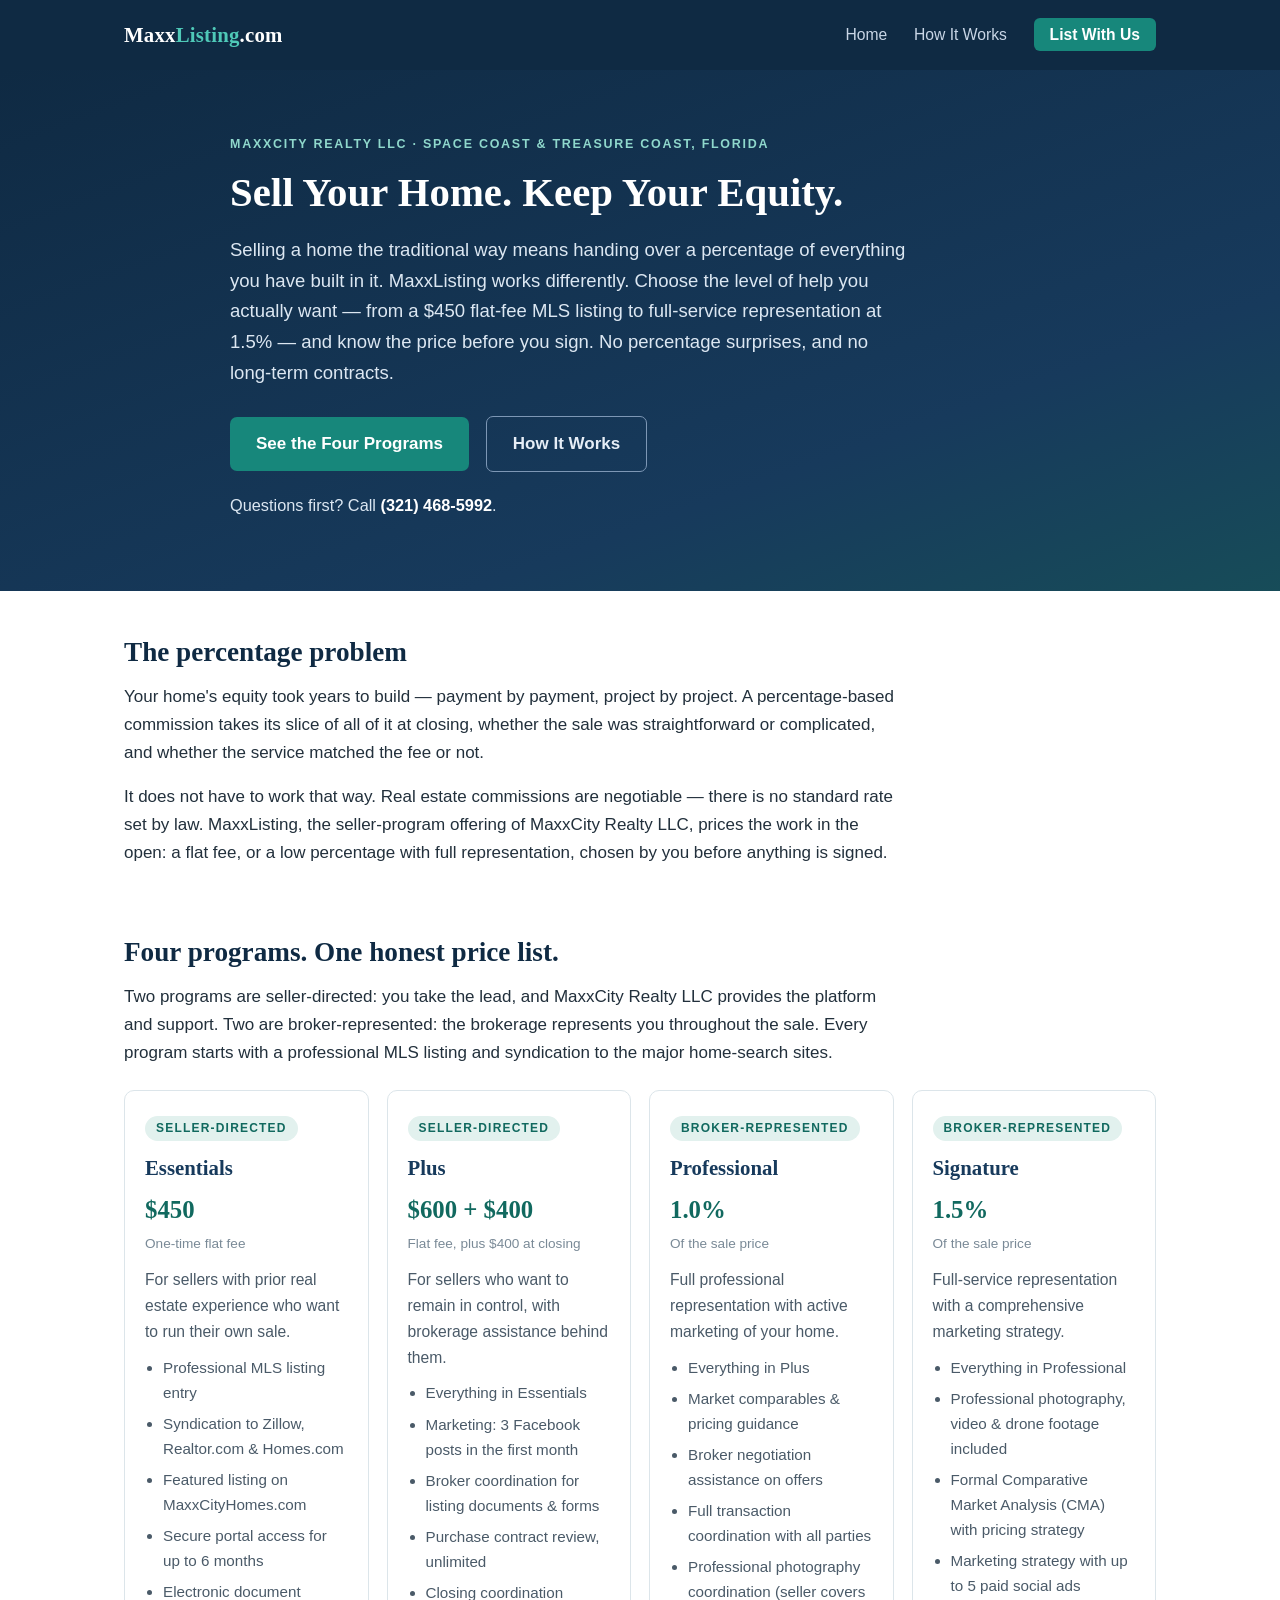
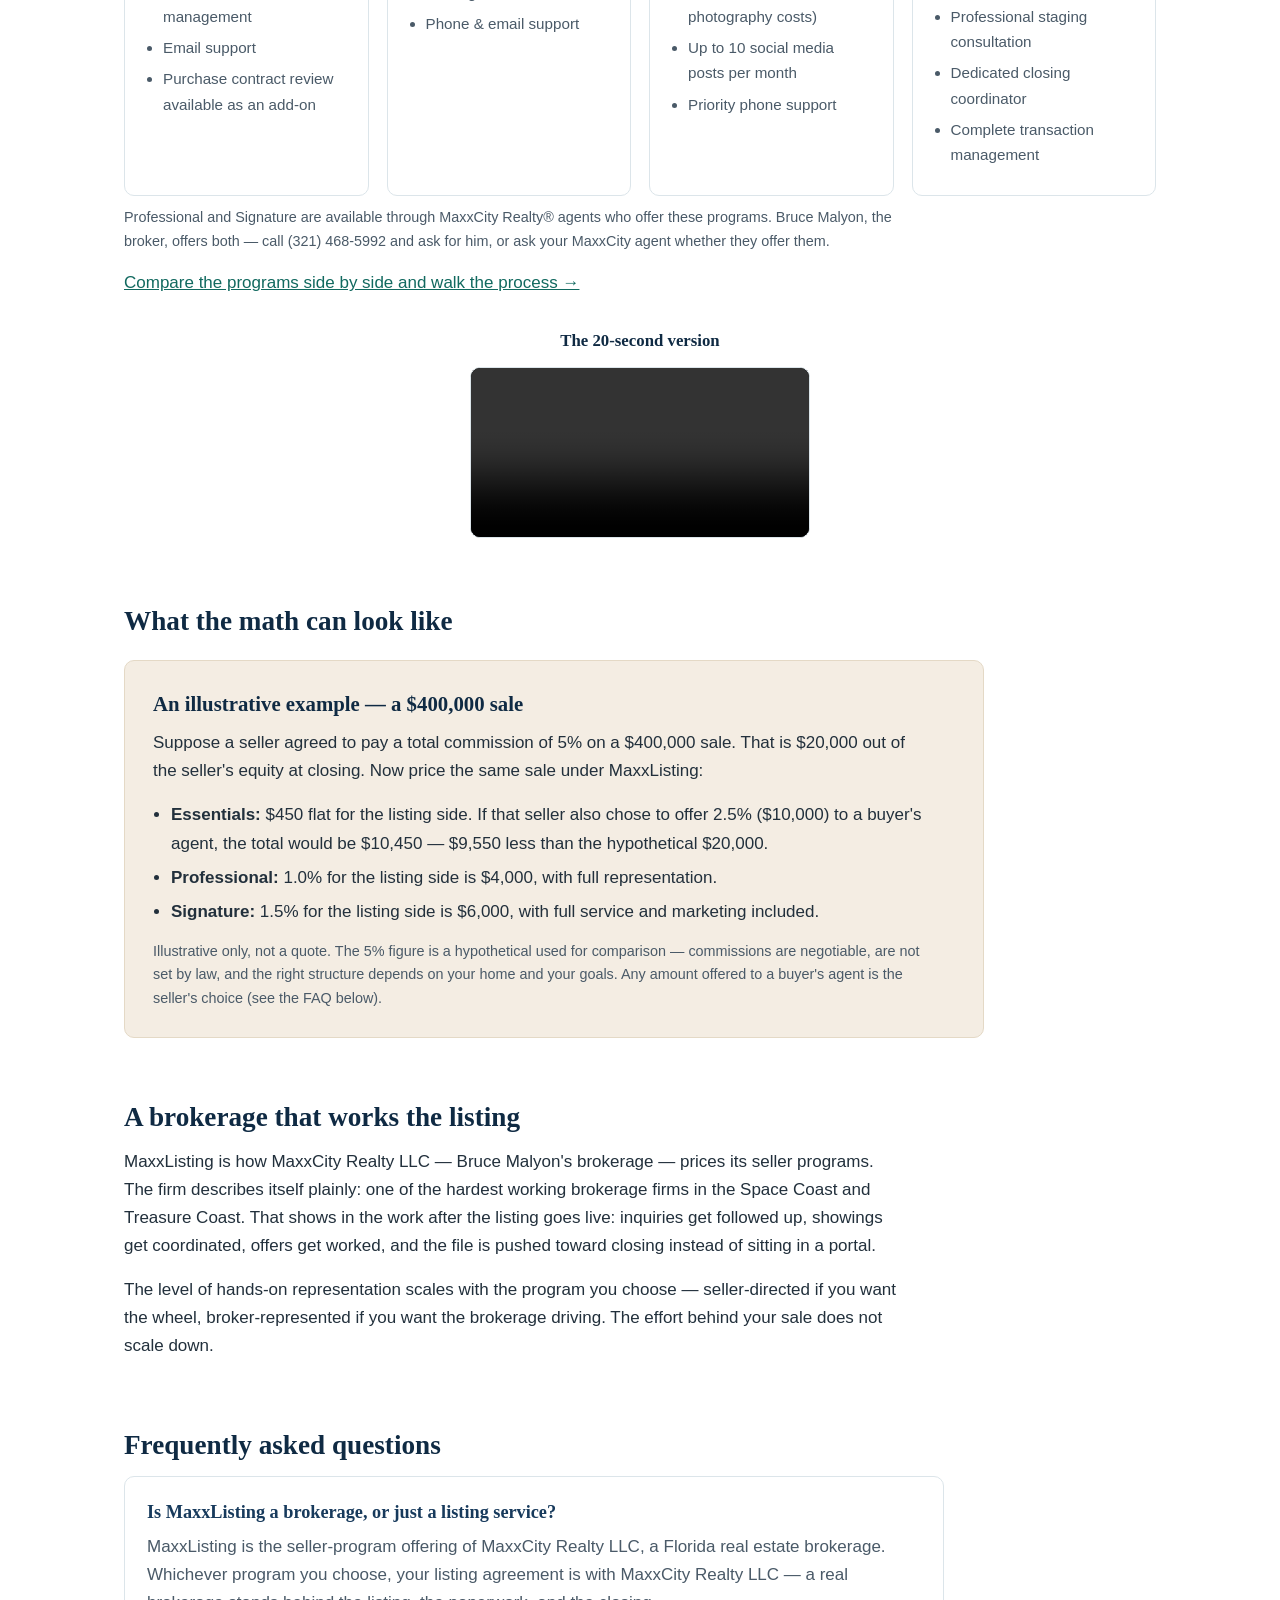
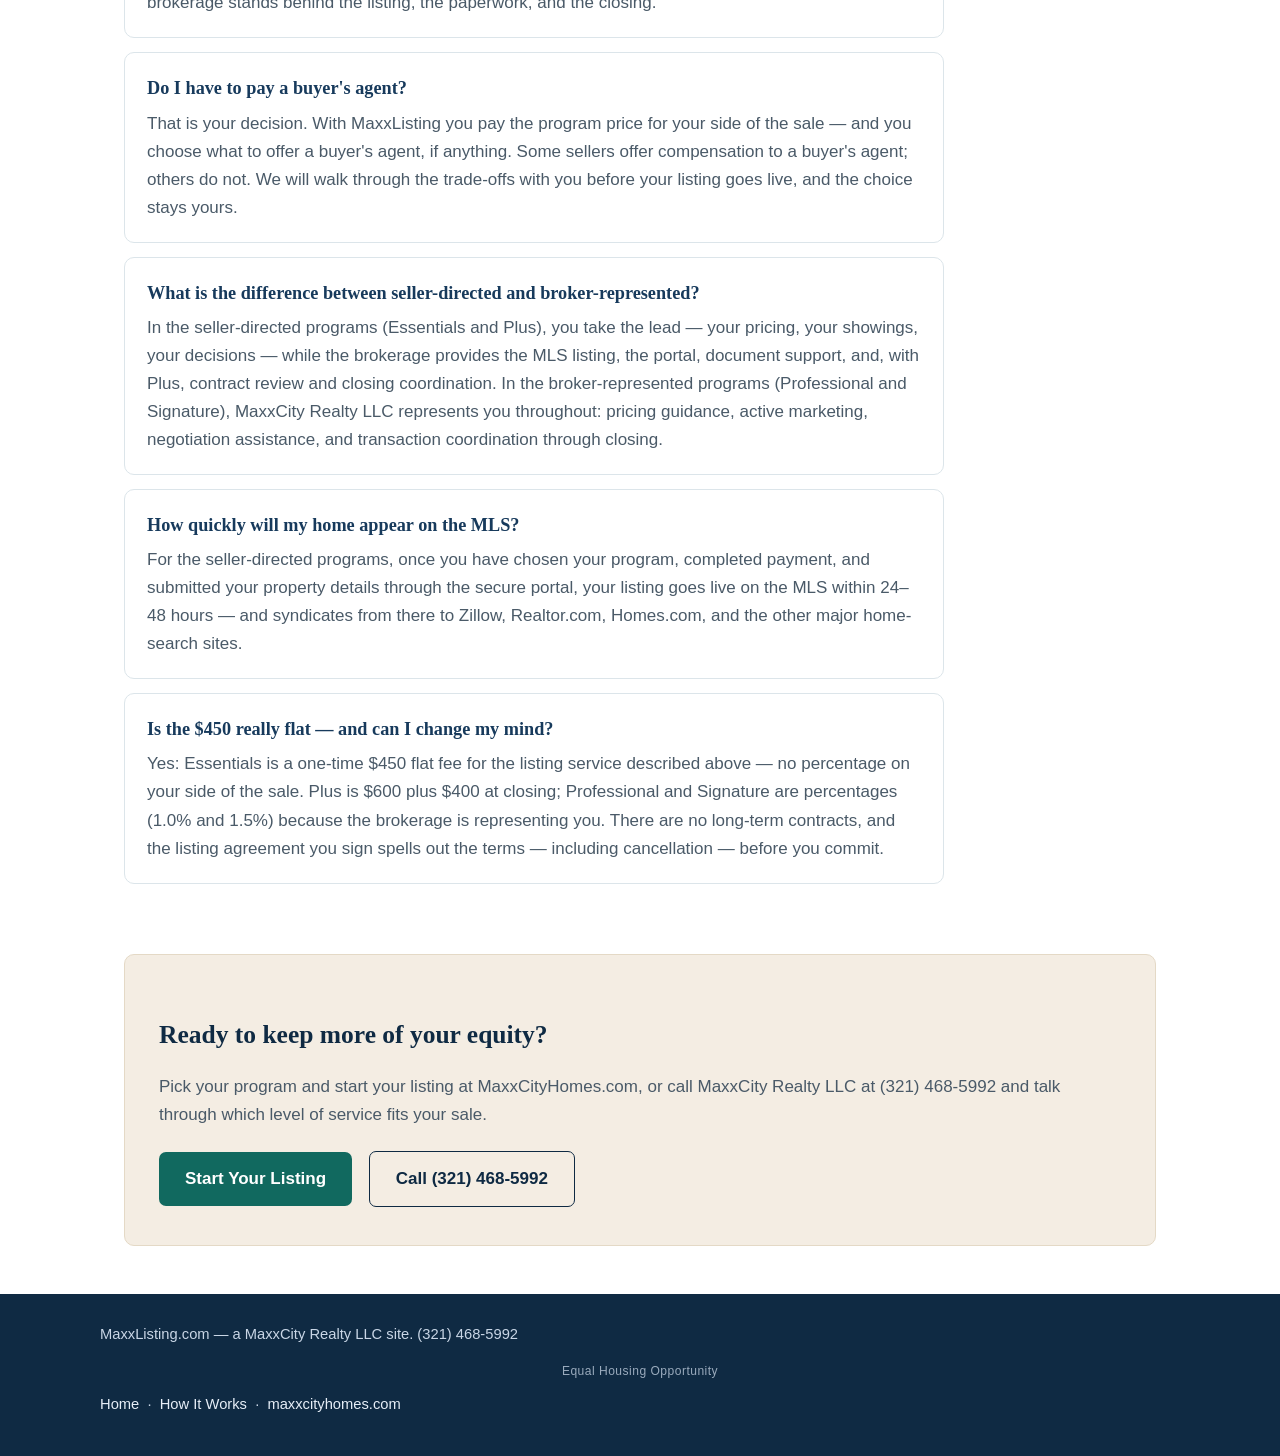
==== index.html @ 4fe52f77 "Remove stray p> after agent-offering disclaimer in index.html" ====
<!DOCTYPE html>
<html lang="en">
<head>
<meta charset="UTF-8">
<meta name="viewport" content="width=device-width, initial-scale=1.0">
<title>Sell Your Home for a $450 Flat Fee | MaxxListing — MaxxCity Realty LLC</title>
<meta name="description" content="MaxxListing by MaxxCity Realty LLC: four seller programs from a $450 flat-fee MLS listing to full-service representation at 1.5%. Sell your home, keep your equity.">
<link rel="canonical" href="https://maxxlisting.com/">
<meta property="og:type" content="website">
<meta property="og:site_name" content="MaxxListing">
<meta property="og:title" content="Sell Your Home. Keep Your Equity.">
<meta property="og:description" content="Four MaxxListing seller programs — $450 flat fee to full-service 1.5% — from MaxxCity Realty LLC on Florida's Space Coast and Treasure Coast.">
<meta property="og:url" content="https://maxxlisting.com/">
<meta name="twitter:card" content="summary">
<link rel="stylesheet" href="style.css">
</head>
<body>

<header class="site-header">
  <div class="header-inner">
    <a class="wordmark" href="index.html">Maxx<span>Listing</span>.com</a>
    <nav class="main-nav">
      <a href="index.html">Home</a>
      <a href="how-it-works.html">How It Works</a>
      <a class="nav-cta" href="https://maxxcityhomes.com/list-with-us">List With Us</a>
    </nav>
  </div>
</header>

<div class="hero">
  <div class="hero-inner">
    <p class="eyebrow">MaxxCity Realty LLC · Space Coast &amp; Treasure Coast, Florida</p>
    <h1>Sell Your Home. Keep Your Equity.</h1>
    <p class="lede">Selling a home the traditional way means handing over a percentage of everything you have built in it. MaxxListing works differently. Choose the level of help you actually want — from a $450 flat-fee MLS listing to full-service representation at 1.5% — and know the price before you sign. No percentage surprises, and no long-term contracts.</p>
    <a class="btn" href="#programs">See the Four Programs</a>
    <a class="btn ghost" href="how-it-works.html">How It Works</a>
    <p class="call-line">Questions first? Call <a href="tel:+13214685992">(321) 468-5992</a>.</p>
  </div>
</div>

<main>

  <section>
    <h2>The percentage problem</h2>
    <p>Your home's equity took years to build — payment by payment, project by project. A percentage-based commission takes its slice of all of it at closing, whether the sale was straightforward or complicated, and whether the service matched the fee or not.</p>
    <p>It does not have to work that way. Real estate commissions are negotiable — there is no standard rate set by law. MaxxListing, the seller-program offering of MaxxCity Realty LLC, prices the work in the open: a flat fee, or a low percentage with full representation, chosen by you before anything is signed.</p>
  </section>

  <section id="programs">
    <h2>Four programs. One honest price list.</h2>
    <p>Two programs are seller-directed: you take the lead, and MaxxCity Realty LLC provides the platform and support. Two are broker-represented: the brokerage represents you throughout the sale. Every program starts with a professional MLS listing and syndication to the major home-search sites.</p>
    <div class="grid">
      <div class="card">
        <span class="step">Seller-Directed</span>
        <h3>Essentials</h3>
        <p class="price">$450</p>
        <p class="per">One-time flat fee</p>
        <p>For sellers with prior real estate experience who want to run their own sale.</p>
        <ul>
          <li>Professional MLS listing entry</li>
          <li>Syndication to Zillow, Realtor.com &amp; Homes.com</li>
          <li>Featured listing on MaxxCityHomes.com</li>
          <li>Secure portal access for up to 6 months</li>
          <li>Electronic document management</li>
          <li>Email support</li>
          <li>Purchase contract review available as an add-on</li>
        </ul>
      </div>
      <div class="card">
        <span class="step">Seller-Directed</span>
        <h3>Plus</h3>
        <p class="price">$600 + $400</p>
        <p class="per">Flat fee, plus $400 at closing</p>
        <p>For sellers who want to remain in control, with brokerage assistance behind them.</p>
        <ul>
          <li>Everything in Essentials</li>
          <li>Marketing: 3 Facebook posts in the first month</li>
          <li>Broker coordination for listing documents &amp; forms</li>
          <li>Purchase contract review, unlimited</li>
          <li>Closing coordination</li>
          <li>Phone &amp; email support</li>
        </ul>
      </div>
      <div class="card">
        <span class="step">Broker-Represented</span>
        <h3>Professional</h3>
        <p class="price">1.0%</p>
        <p class="per">Of the sale price</p>
        <p>Full professional representation with active marketing of your home.</p>
        <ul>
          <li>Everything in Plus</li>
          <li>Market comparables &amp; pricing guidance</li>
          <li>Broker negotiation assistance on offers</li>
          <li>Full transaction coordination with all parties</li>
          <li>Professional photography coordination (seller covers photography costs)</li>
          <li>Up to 10 social media posts per month</li>
          <li>Priority phone support</li>
        </ul>
      </div>
      <div class="card">
        <span class="step">Broker-Represented</span>
        <h3>Signature</h3>
        <p class="price">1.5%</p>
        <p class="per">Of the sale price</p>
        <p>Full-service representation with a comprehensive marketing strategy.</p>
        <ul>
          <li>Everything in Professional</li>
          <li>Professional photography, video &amp; drone footage included</li>
          <li>Formal Comparative Market Analysis (CMA) with pricing strategy</li>
          <li>Marketing strategy with up to 5 paid social ads</li>
          <li>Professional staging consultation</li>
          <li>Dedicated closing coordinator</li>
          <li>Complete transaction management</li>
        </ul>
      </div>
    </div>
        <p class="fineprint">Professional and Signature are available through MaxxCity Realty® agents who offer these programs. Bruce Malyon, the broker, offers both — call (321) 468-5992 and ask for him, or ask your MaxxCity agent whether they offer them.</p>
    <p><a href="how-it-works.html">Compare the programs side by side and walk the process &rarr;</a></p>
    <div class="watch-slot">
      <p class="watch-label">The 20-second version</p>
      <video controls preload="metadata" playsinline src="assets/media/maxxlisting-brag-credited.mp4" aria-label="MaxxListing in 20 seconds: the four seller programs"></video>
    </div>
  </section>

  <section>
    <h2>What the math can look like</h2>
    <div class="callout">
      <h3>An illustrative example — a $400,000 sale</h3>
      <p>Suppose a seller agreed to pay a total commission of 5% on a $400,000 sale. That is $20,000 out of the seller's equity at closing. Now price the same sale under MaxxListing:</p>
      <ul>
        <li><strong>Essentials:</strong> $450 flat for the listing side. If that seller also chose to offer 2.5% ($10,000) to a buyer's agent, the total would be $10,450 — $9,550 less than the hypothetical $20,000.</li>
        <li><strong>Professional:</strong> 1.0% for the listing side is $4,000, with full representation.</li>
        <li><strong>Signature:</strong> 1.5% for the listing side is $6,000, with full service and marketing included.</li>
      </ul>
      <p class="fineprint">Illustrative only, not a quote. The 5% figure is a hypothetical used for comparison — commissions are negotiable, are not set by law, and the right structure depends on your home and your goals. Any amount offered to a buyer's agent is the seller's choice (see the FAQ below).</p>
    </div>
  </section>

  <section>
    <h2>A brokerage that works the listing</h2>
    <p>MaxxListing is how MaxxCity Realty LLC — Bruce Malyon's brokerage — prices its seller programs. The firm describes itself plainly: one of the hardest working brokerage firms in the Space Coast and Treasure Coast. That shows in the work after the listing goes live: inquiries get followed up, showings get coordinated, offers get worked, and the file is pushed toward closing instead of sitting in a portal.</p>
    <p>The level of hands-on representation scales with the program you choose — seller-directed if you want the wheel, broker-represented if you want the brokerage driving. The effort behind your sale does not scale down.</p>
  </section>

  <section>
    <h2>Frequently asked questions</h2>

    <div class="faq-item">
      <h3>Is MaxxListing a brokerage, or just a listing service?</h3>
      <p>MaxxListing is the seller-program offering of MaxxCity Realty LLC, a Florida real estate brokerage. Whichever program you choose, your listing agreement is with MaxxCity Realty LLC — a real brokerage stands behind the listing, the paperwork, and the closing.</p>
    </div>

    <div class="faq-item">
      <h3>Do I have to pay a buyer's agent?</h3>
      <p>That is your decision. With MaxxListing you pay the program price for your side of the sale — and you choose what to offer a buyer's agent, if anything. Some sellers offer compensation to a buyer's agent; others do not. We will walk through the trade-offs with you before your listing goes live, and the choice stays yours.</p>
    </div>

    <div class="faq-item">
      <h3>What is the difference between seller-directed and broker-represented?</h3>
      <p>In the seller-directed programs (Essentials and Plus), you take the lead — your pricing, your showings, your decisions — while the brokerage provides the MLS listing, the portal, document support, and, with Plus, contract review and closing coordination. In the broker-represented programs (Professional and Signature), MaxxCity Realty LLC represents you throughout: pricing guidance, active marketing, negotiation assistance, and transaction coordination through closing.</p>
    </div>

    <div class="faq-item">
      <h3>How quickly will my home appear on the MLS?</h3>
      <p>For the seller-directed programs, once you have chosen your program, completed payment, and submitted your property details through the secure portal, your listing goes live on the MLS within 24–48 hours — and syndicates from there to Zillow, Realtor.com, Homes.com, and the other major home-search sites.</p>
    </div>

    <div class="faq-item">
      <h3>Is the $450 really flat — and can I change my mind?</h3>
      <p>Yes: Essentials is a one-time $450 flat fee for the listing service described above — no percentage on your side of the sale. Plus is $600 plus $400 at closing; Professional and Signature are percentages (1.0% and 1.5%) because the brokerage is representing you. There are no long-term contracts, and the listing agreement you sign spells out the terms — including cancellation — before you commit.</p>
    </div>
  </section>

  <div class="cta-band">
    <h2>Ready to keep more of your equity?</h2>
    <p>Pick your program and start your listing at MaxxCityHomes.com, or call MaxxCity Realty LLC at (321) 468-5992 and talk through which level of service fits your sale.</p>
    <a class="btn" href="https://maxxcityhomes.com/list-with-us">Start Your Listing</a>
    <a class="btn ghost" href="tel:+13214685992">Call (321) 468-5992</a>
  </div>

</main>

<footer class="site-footer">
  <div class="footer-inner">
    <span>MaxxListing.com — a MaxxCity Realty LLC site. (321) 468-5992</span>
    <span class="equal-housing">Equal Housing Opportunity</span>
    <span><a href="index.html">Home</a> &nbsp;·&nbsp; <a href="how-it-works.html">How It Works</a> &nbsp;·&nbsp; <a href="https://maxxcityhomes.com/list-with-us">maxxcityhomes.com</a></span>
  </div>
</footer>

</body>
</html>
---- style.css ----
/* MaxxListing.com — microsite styles (MaxxCity Realty LLC)
   Palette: deep navy headers/footer, coastal teal accent, warm sand bands.
   No external assets. Georgia serif headlines, system sans body. */

:root {
  --navy: #0F2A43;
  --navy-2: #173A5C;
  --teal: #17877B;
  --teal-dark: #11695F;
  --teal-tint: #E2F1EE;
  --sand: #F4EDE3;
  --sand-line: #E4D9C6;
  --ink: #22303C;
  --slate: #4A5A68;
  --slate-light: #7A8A97;
  --card: #ffffff;
  --line: #DCE5EA;
  --radius: 10px;
}

* { box-sizing: border-box; }

html { scroll-behavior: smooth; }

body {
  margin: 0;
  font-family: -apple-system, BlinkMacSystemFont, "Segoe UI", Roboto,
    "Helvetica Neue", Arial, sans-serif;
  color: var(--ink);
  background: #ffffff;
  line-height: 1.65;
  font-size: 17px;
}

h1, h2, h3, .wordmark, .price {
  font-family: Georgia, "Times New Roman", Times, serif;
  font-weight: 700;
}

a { color: var(--teal-dark); }
a:hover { color: var(--teal); }

/* ---------- Header ---------- */
.site-header {
  background: var(--navy);
  color: #fff;
}
.header-inner {
  max-width: 1080px;
  margin: 0 auto;
  padding: 18px 24px;
  display: flex;
  flex-wrap: wrap;
  align-items: center;
  justify-content: space-between;
  gap: 12px;
}
.wordmark {
  color: #fff;
  text-decoration: none;
  font-size: 1.3rem;
  letter-spacing: 0.01em;
}
.wordmark span { color: #4FC9B8; }
.main-nav a {
  color: #C9D6E6;
  text-decoration: none;
  margin-left: 22px;
  font-size: 0.98rem;
}
.main-nav a:hover { color: #fff; }
.main-nav a.nav-cta {
  background: var(--teal);
  color: #fff;
  padding: 8px 16px;
  border-radius: 6px;
  font-weight: 600;
}
.main-nav a.nav-cta:hover { background: var(--teal-dark); }

/* ---------- Hero ---------- */
.hero {
  background: linear-gradient(160deg, var(--navy) 0%, var(--navy-2) 70%, #175E55 130%);
  color: #fff;
  padding: 64px 24px 72px;
}
.hero-inner { max-width: 820px; margin: 0 auto; }
.hero .eyebrow {
  text-transform: uppercase;
  letter-spacing: 0.14em;
  font-size: 0.78rem;
  font-weight: 700;
  color: #8FD8CC;
  margin: 0 0 14px;
}
.hero h1 {
  font-size: 2.55rem;
  line-height: 1.18;
  margin: 0 0 18px;
}
.hero p.lede {
  font-size: 1.16rem;
  color: #DCE7F2;
  margin: 0 0 28px;
  max-width: 680px;
}
.hero .call-line { margin: 20px 0 0; color: #DCE7F2; font-size: 1.02rem; }
.hero .call-line a { color: #fff; font-weight: 700; text-decoration: none; }
.hero .call-line a:hover { text-decoration: underline; }
.btn {
  display: inline-block;
  background: var(--teal);
  color: #fff;
  text-decoration: none;
  font-weight: 600;
  padding: 13px 26px;
  border-radius: 7px;
  margin-right: 12px;
}
.btn:hover { background: var(--teal-dark); color: #fff; }
.btn.ghost {
  background: transparent;
  border: 1px solid #7D97B5;
  color: #E6EEF7;
}
.btn.ghost:hover { border-color: #fff; color: #fff; }

/* ---------- Layout ---------- */
main { max-width: 1080px; margin: 0 auto; padding: 0 24px; }
section { padding: 44px 0 8px; }
section h2 {
  font-size: 1.7rem;
  line-height: 1.25;
  color: var(--navy);
  margin: 0 0 14px;
}
section h3 { color: var(--navy-2); margin: 0 0 8px; font-size: 1.14rem; }
section p { max-width: 780px; margin: 0 0 16px; }
.narrow { max-width: 780px; }
.fineprint { font-size: 0.9rem; color: var(--slate); }

/* ---------- Card grids ---------- */
.grid {
  display: grid;
  grid-template-columns: repeat(auto-fit, minmax(230px, 1fr));
  gap: 18px;
  margin: 22px 0 10px;
}
.grid.two { grid-template-columns: repeat(auto-fit, minmax(300px, 1fr)); }
.card {
  background: var(--card);
  border: 1px solid var(--line);
  border-radius: var(--radius);
  padding: 22px 20px;
}
.card .step {
  display: inline-block;
  font-size: 0.75rem;
  font-weight: 700;
  letter-spacing: 0.1em;
  text-transform: uppercase;
  color: var(--teal-dark);
  background: var(--teal-tint);
  border-radius: 20px;
  padding: 3px 11px;
  margin-bottom: 10px;
}
.card p { margin: 0 0 10px; font-size: 0.98rem; color: var(--slate); }
.card h3 { margin-bottom: 4px; font-size: 1.3rem; }
.card .price {
  font-size: 1.55rem;
  color: var(--teal-dark);
  margin: 2px 0 2px;
}
.card .per {
  font-size: 0.85rem;
  color: var(--slate-light);
  margin: 0 0 12px;
}
.card ul {
  margin: 0;
  padding-left: 18px;
  font-size: 0.95rem;
  color: var(--slate);
}
.card ul li { margin-bottom: 6px; }
.card a { font-weight: 600; text-decoration: none; }
.card a:hover { text-decoration: underline; }

/* ---------- Watch slot (vertical video) ---------- */
.watch-slot {
  max-width: 340px;
  margin: 30px auto 14px;
  text-align: center;
}
.watch-label {
  font-family: Georgia, "Times New Roman", Times, serif;
  font-weight: 700;
  font-size: 1.05rem;
  color: var(--navy);
  margin: 0 auto 12px;
  max-width: none;
  text-align: center;
}
.watch-slot video {
  display: block;
  width: 100%;
  height: auto;
  border-radius: var(--radius);
  border: 1px solid var(--line);
  background: #000;
}

/* ---------- Sand callout (equity math) ---------- */
.callout {
  background: var(--sand);
  border: 1px solid var(--sand-line);
  border-radius: var(--radius);
  padding: 26px 28px;
  margin: 22px 0 10px;
  max-width: 860px;
}
.callout h3 { color: var(--navy); margin-top: 0; font-size: 1.3rem; }
.callout p { color: var(--ink); }
.callout ul { margin: 0 0 14px; padding-left: 18px; }
.callout ul li { margin-bottom: 6px; }
.callout .fineprint { font-size: 0.9rem; color: var(--slate); margin-bottom: 0; }

/* ---------- Deep-dive stage list (how it works) ---------- */
.stage-list { max-width: 820px; }
.stage-block {
  background: var(--card);
  border: 1px solid var(--line);
  border-left: 4px solid var(--teal);
  border-radius: var(--radius);
  padding: 22px 24px;
  margin-bottom: 16px;
}
.stage-block .step {
  display: inline-block;
  font-size: 0.75rem;
  font-weight: 700;
  letter-spacing: 0.1em;
  text-transform: uppercase;
  color: var(--teal-dark);
  background: var(--teal-tint);
  border-radius: 20px;
  padding: 3px 11px;
  margin-bottom: 10px;
}
.stage-block h3 { margin-top: 0; }
.stage-block p { margin: 0 0 10px; }
.stage-block p:last-child { margin-bottom: 0; }

/* ---------- Comparison table ---------- */
.table-wrap { overflow-x: auto; margin: 22px 0 10px; }
table.compare {
  border-collapse: collapse;
  width: 100%;
  min-width: 640px;
  font-size: 0.96rem;
  background: #fff;
}
table.compare th, table.compare td {
  border: 1px solid var(--line);
  padding: 11px 13px;
  text-align: left;
  vertical-align: top;
}
table.compare thead th {
  background: var(--navy);
  color: #fff;
  font-family: Georgia, "Times New Roman", Times, serif;
  font-size: 1.02rem;
}
table.compare thead th .tprice { display: block; font-family: inherit; color: #8FD8CC; font-size: 0.92rem; margin-top: 2px; }
table.compare tbody th {
  background: var(--sand);
  color: var(--navy);
  font-weight: 600;
  width: 24%;
}
table.compare td { color: var(--slate); }
table.compare td.yes { color: var(--teal-dark); font-weight: 600; }

/* ---------- FAQ ---------- */
.faq-item {
  background: var(--card);
  border: 1px solid var(--line);
  border-radius: var(--radius);
  padding: 20px 22px;
  margin-bottom: 14px;
  max-width: 820px;
}
.faq-item h3 { margin-bottom: 6px; }
.faq-item p { margin: 0; color: var(--slate); }

/* ---------- CTA band ---------- */
.cta-band {
  background: var(--sand);
  border: 1px solid var(--sand-line);
  color: var(--ink);
  border-radius: var(--radius);
  padding: 38px 34px;
  margin: 48px 0;
  text-align: left;
}
.cta-band h2 { color: var(--navy); margin-bottom: 10px; }
.cta-band p { color: var(--slate); margin-bottom: 22px; }
.cta-band .btn { background: var(--teal-dark); }
.cta-band .btn:hover { background: var(--teal); }
.cta-band .btn.ghost {
  background: transparent;
  border: 1px solid var(--navy);
  color: var(--navy);
}
.cta-band .btn.ghost:hover { background: var(--navy); color: #fff; }

/* ---------- Footer ---------- */
.site-footer {
  background: var(--navy);
  margin-top: 24px;
  padding: 28px 24px 40px;
  color: #C9D6E6;
  font-size: 0.92rem;
}
.footer-inner {
  max-width: 1080px;
  margin: 0 auto;
  display: flex;
  flex-wrap: wrap;
  gap: 10px 28px;
  justify-content: space-between;
}
.site-footer a { color: #E6EEF7; text-decoration: none; }
.site-footer a:hover { text-decoration: underline; }

/* ---------- Breadcrumb (subpage) ---------- */
.crumb { padding: 22px 0 0; font-size: 0.92rem; color: var(--slate-light); }
.crumb a { text-decoration: none; }
.crumb a:hover { text-decoration: underline; }
.page-head { padding-top: 18px; }
.page-head h1 { font-size: 2.1rem; color: var(--navy); line-height: 1.22; margin: 0 0 12px; }
.page-head p.lede { font-size: 1.1rem; color: var(--slate); max-width: 760px; }

/* ---------- Responsive ---------- */
@media (max-width: 640px) {
  body { font-size: 16px; }
  .hero { padding: 44px 20px 52px; }
  .hero h1 { font-size: 1.9rem; }
  .page-head h1 { font-size: 1.65rem; }
  section h2 { font-size: 1.45rem; }
  .main-nav a { margin-left: 14px; }
  .btn { display: block; text-align: center; margin: 0 0 10px; }
  .cta-band { padding: 28px 22px; }
  .callout { padding: 22px; }
}

.equal-housing { display: block; width: 100%; text-align: center; margin-top: 6px; font-size: 0.82em; opacity: 0.75; letter-spacing: 0.04em; }
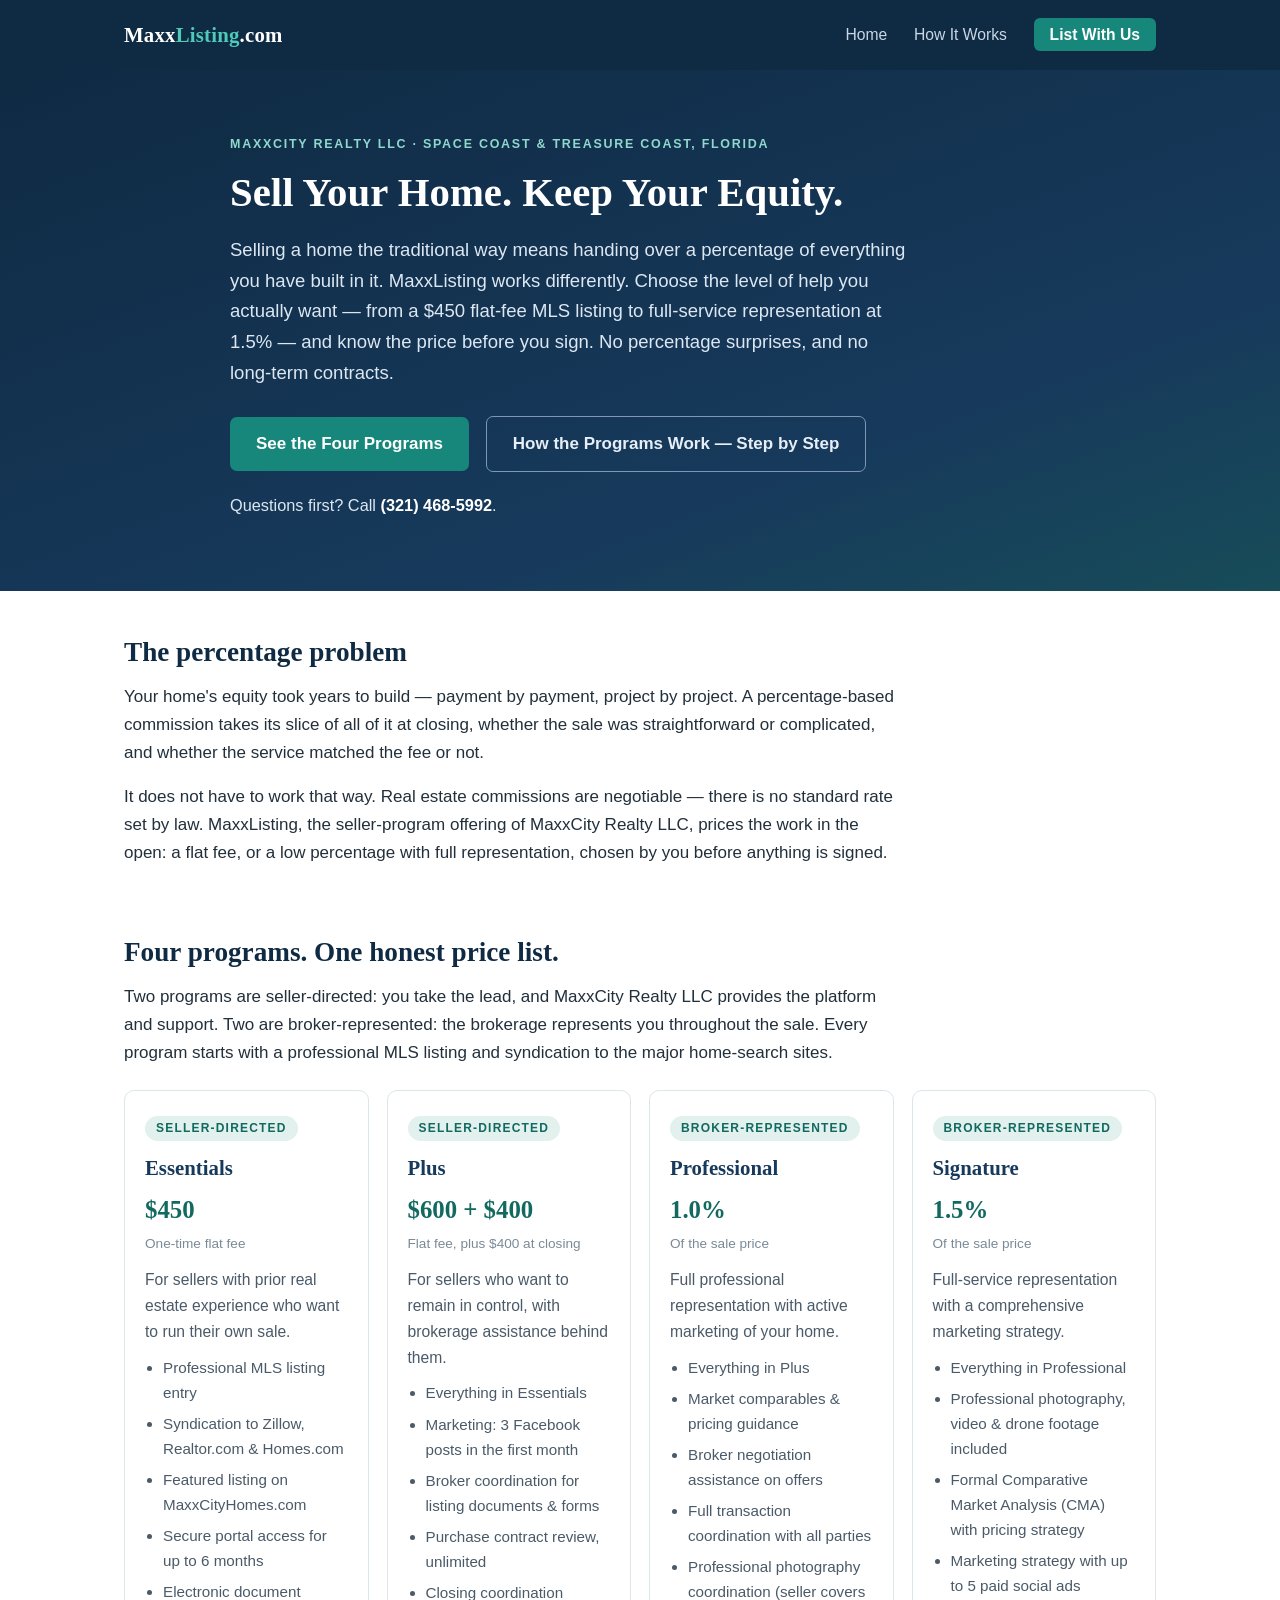
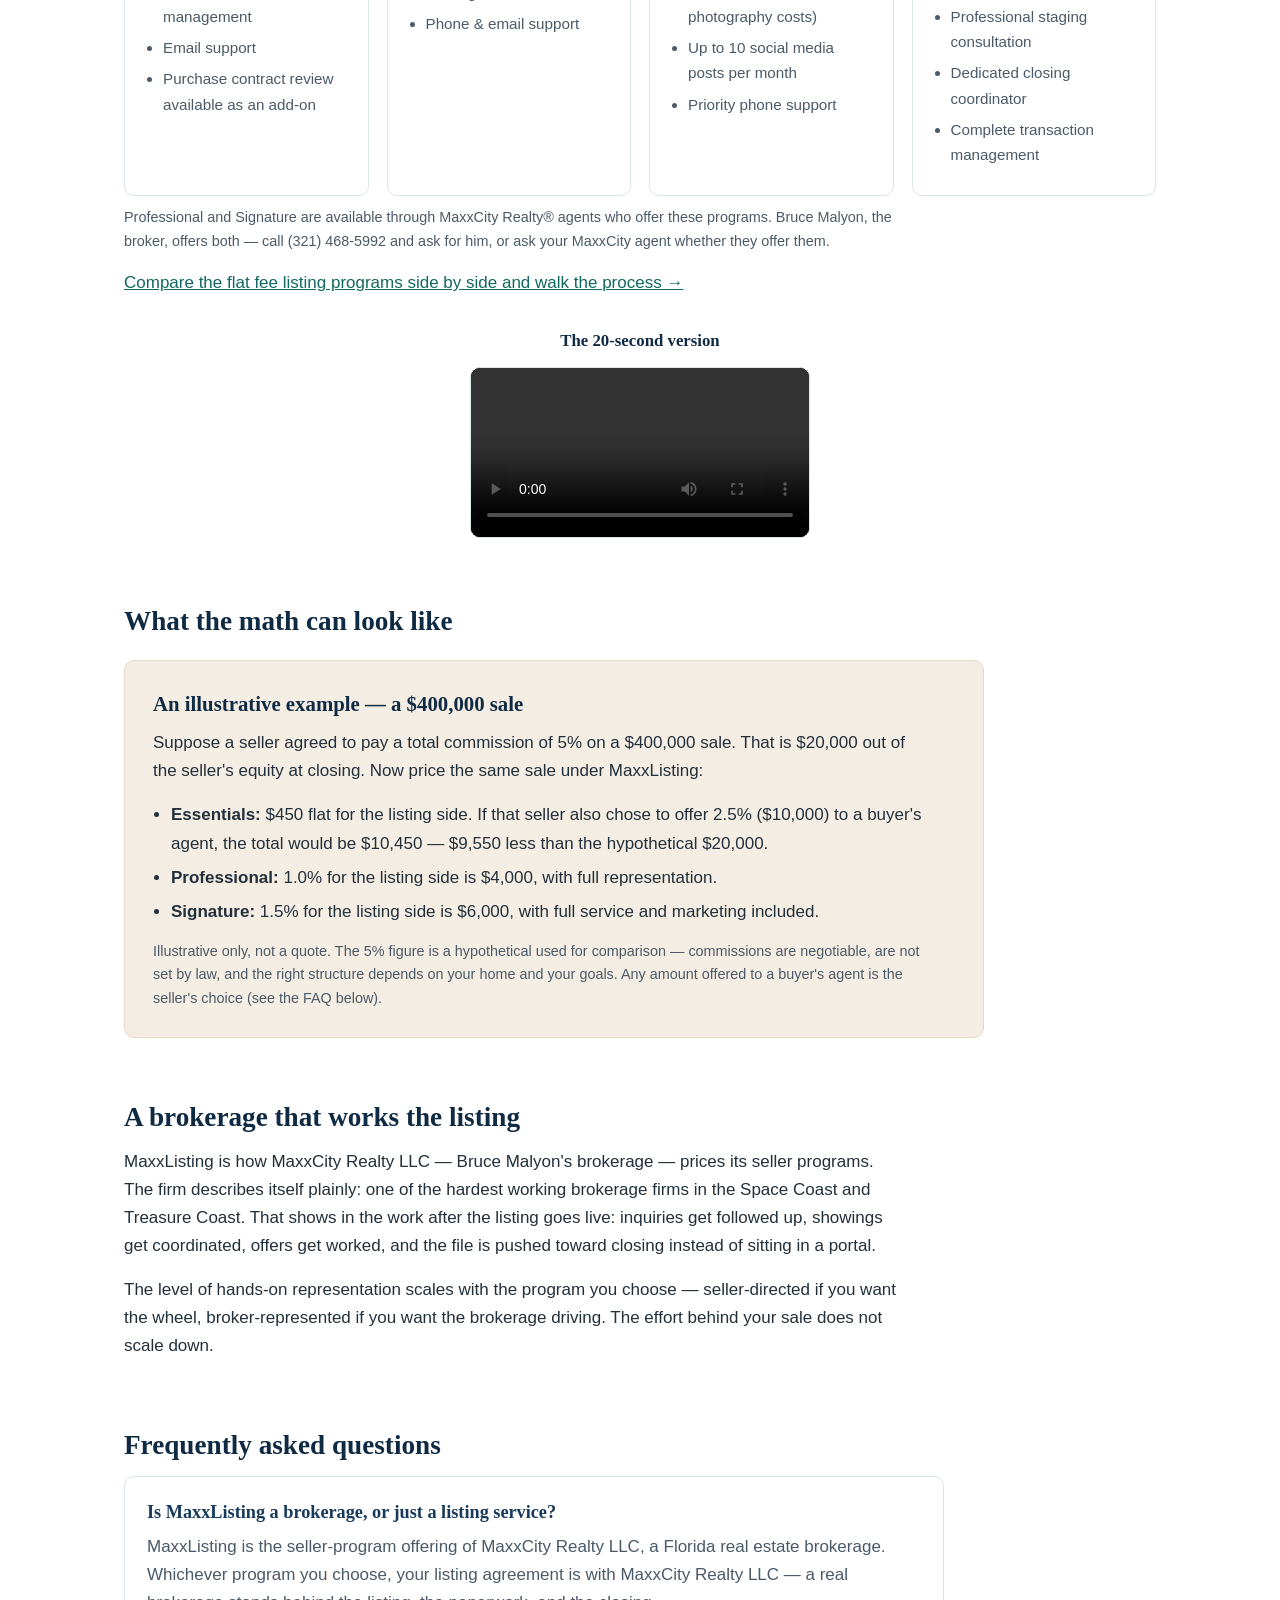
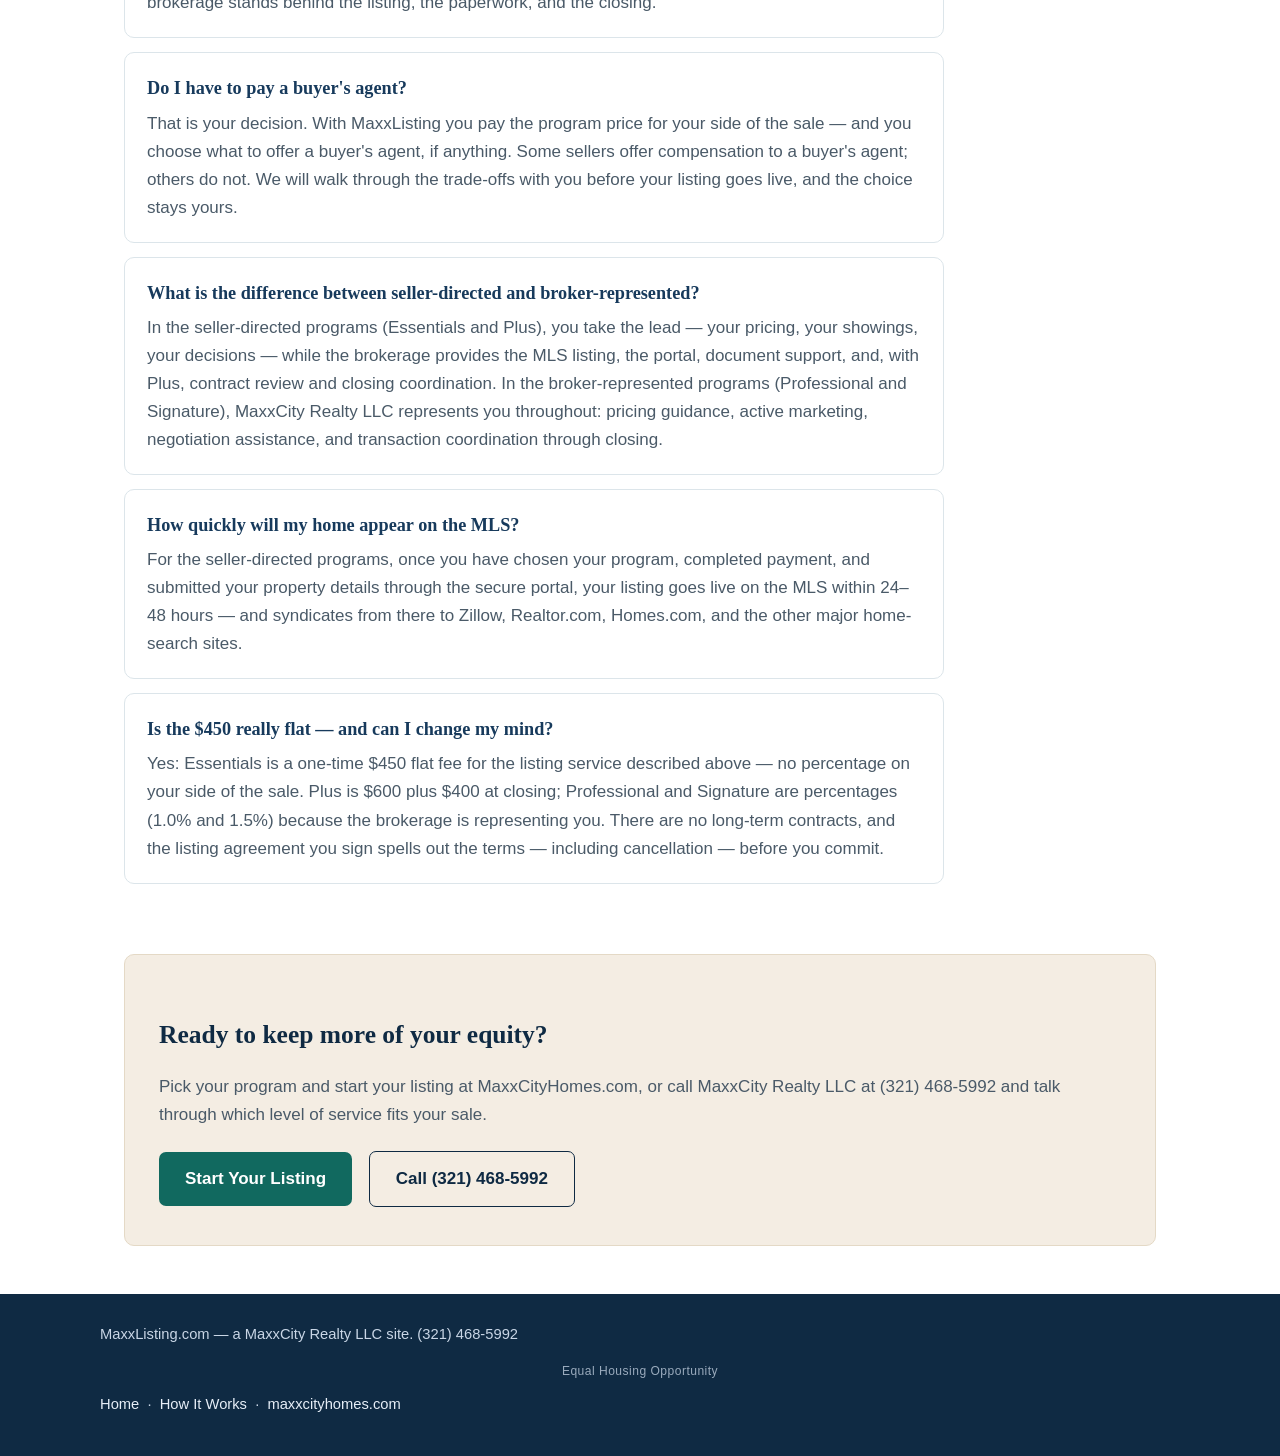
==== commit 44fc3ba5: "Strengthen How It Works anchor text for program terms" ====
--- a/index.html
+++ b/index.html
@@ -33,7 +33,7 @@
     <h1>Sell Your Home. Keep Your Equity.</h1>
     <p class="lede">Selling a home the traditional way means handing over a percentage of everything you have built in it. MaxxListing works differently. Choose the level of help you actually want — from a $450 flat-fee MLS listing to full-service representation at 1.5% — and know the price before you sign. No percentage surprises, and no long-term contracts.</p>
     <a class="btn" href="#programs">See the Four Programs</a>
-    <a class="btn ghost" href="how-it-works.html">How It Works</a>
+    <a class="btn ghost" href="how-it-works.html">How the Programs Work — Step by Step</a>
     <p class="call-line">Questions first? Call <a href="tel:+13214685992">(321) 468-5992</a>.</p>
   </div>
 </div>
@@ -115,7 +115,7 @@
       </div>
     </div>
         <p class="fineprint">Professional and Signature are available through MaxxCity Realty® agents who offer these programs. Bruce Malyon, the broker, offers both — call (321) 468-5992 and ask for him, or ask your MaxxCity agent whether they offer them.</p>
-    <p><a href="how-it-works.html">Compare the programs side by side and walk the process &rarr;</a></p>
+    <p><a href="how-it-works.html">Compare the flat fee listing programs side by side and walk the process &rarr;</a></p>
     <div class="watch-slot">
       <p class="watch-label">The 20-second version</p>
       <video controls preload="metadata" playsinline src="assets/media/maxxlisting-brag-credited.mp4" aria-label="MaxxListing in 20 seconds: the four seller programs"></video>
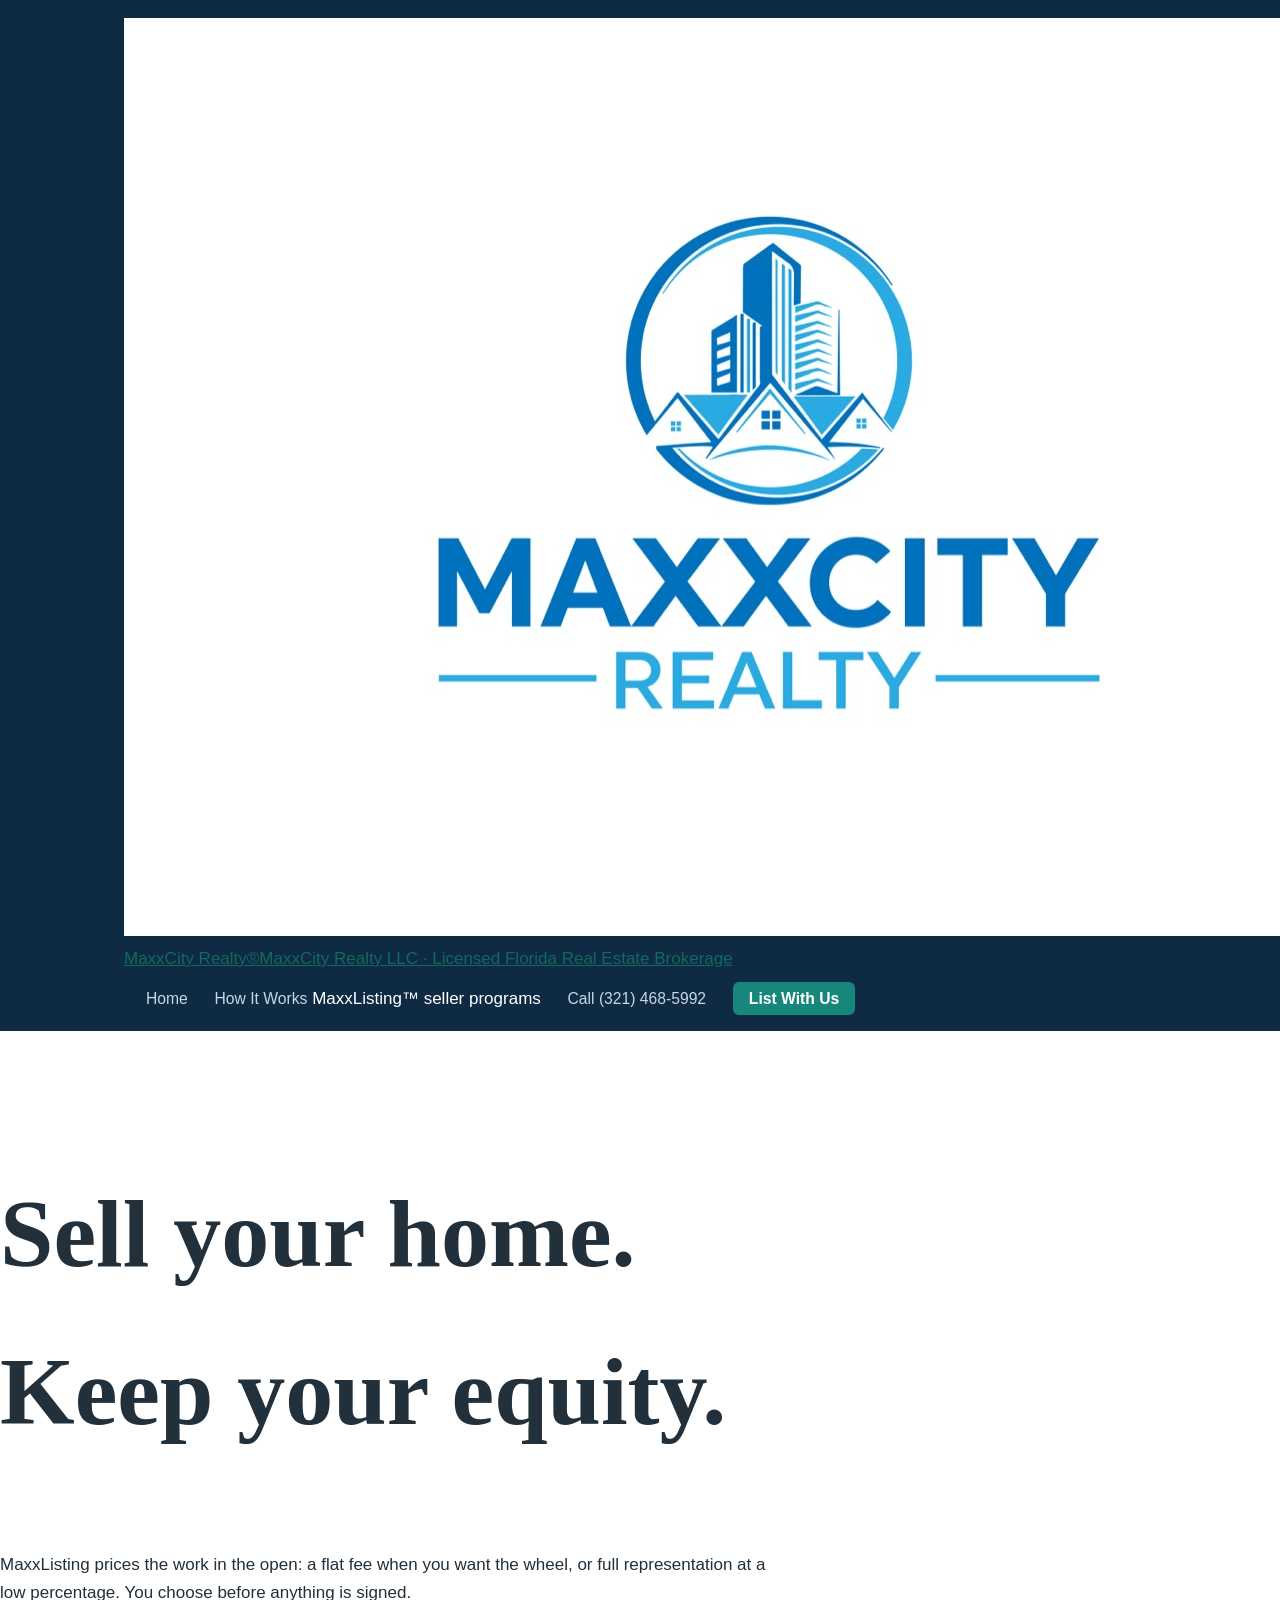
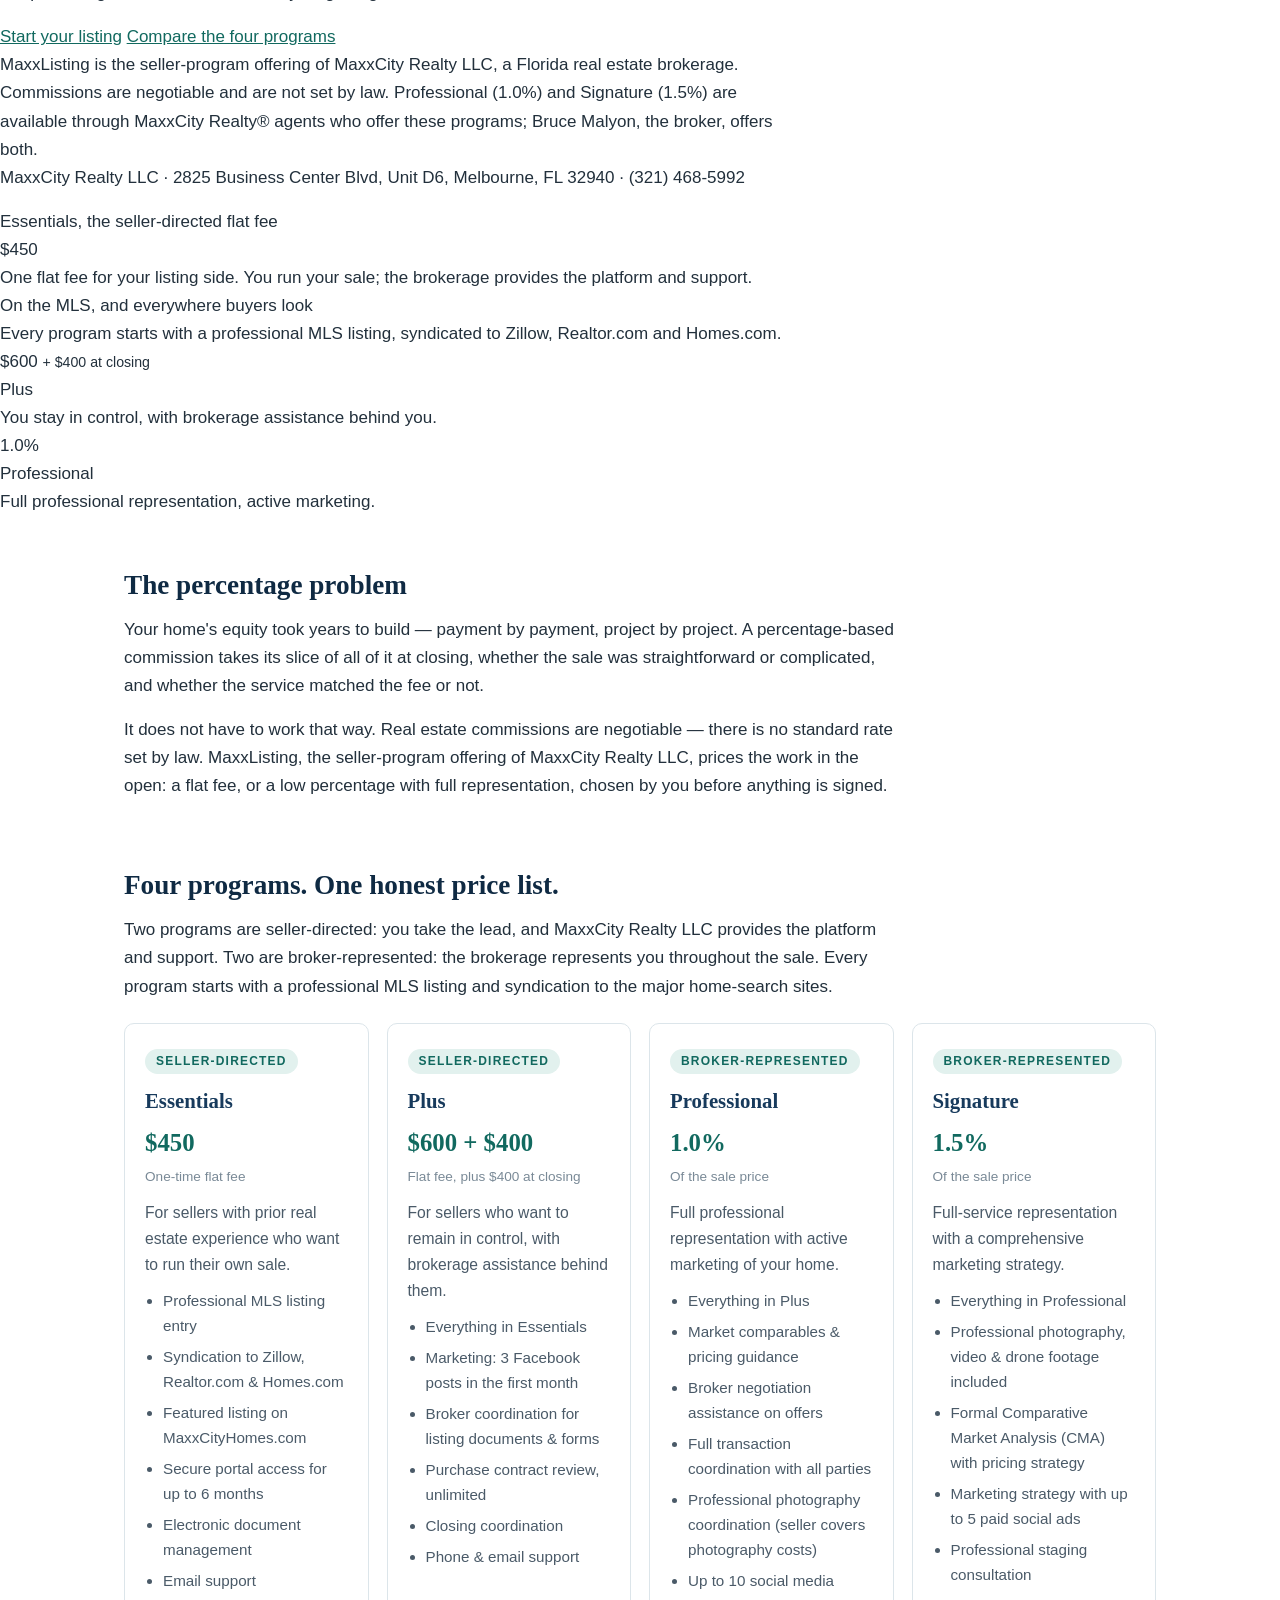
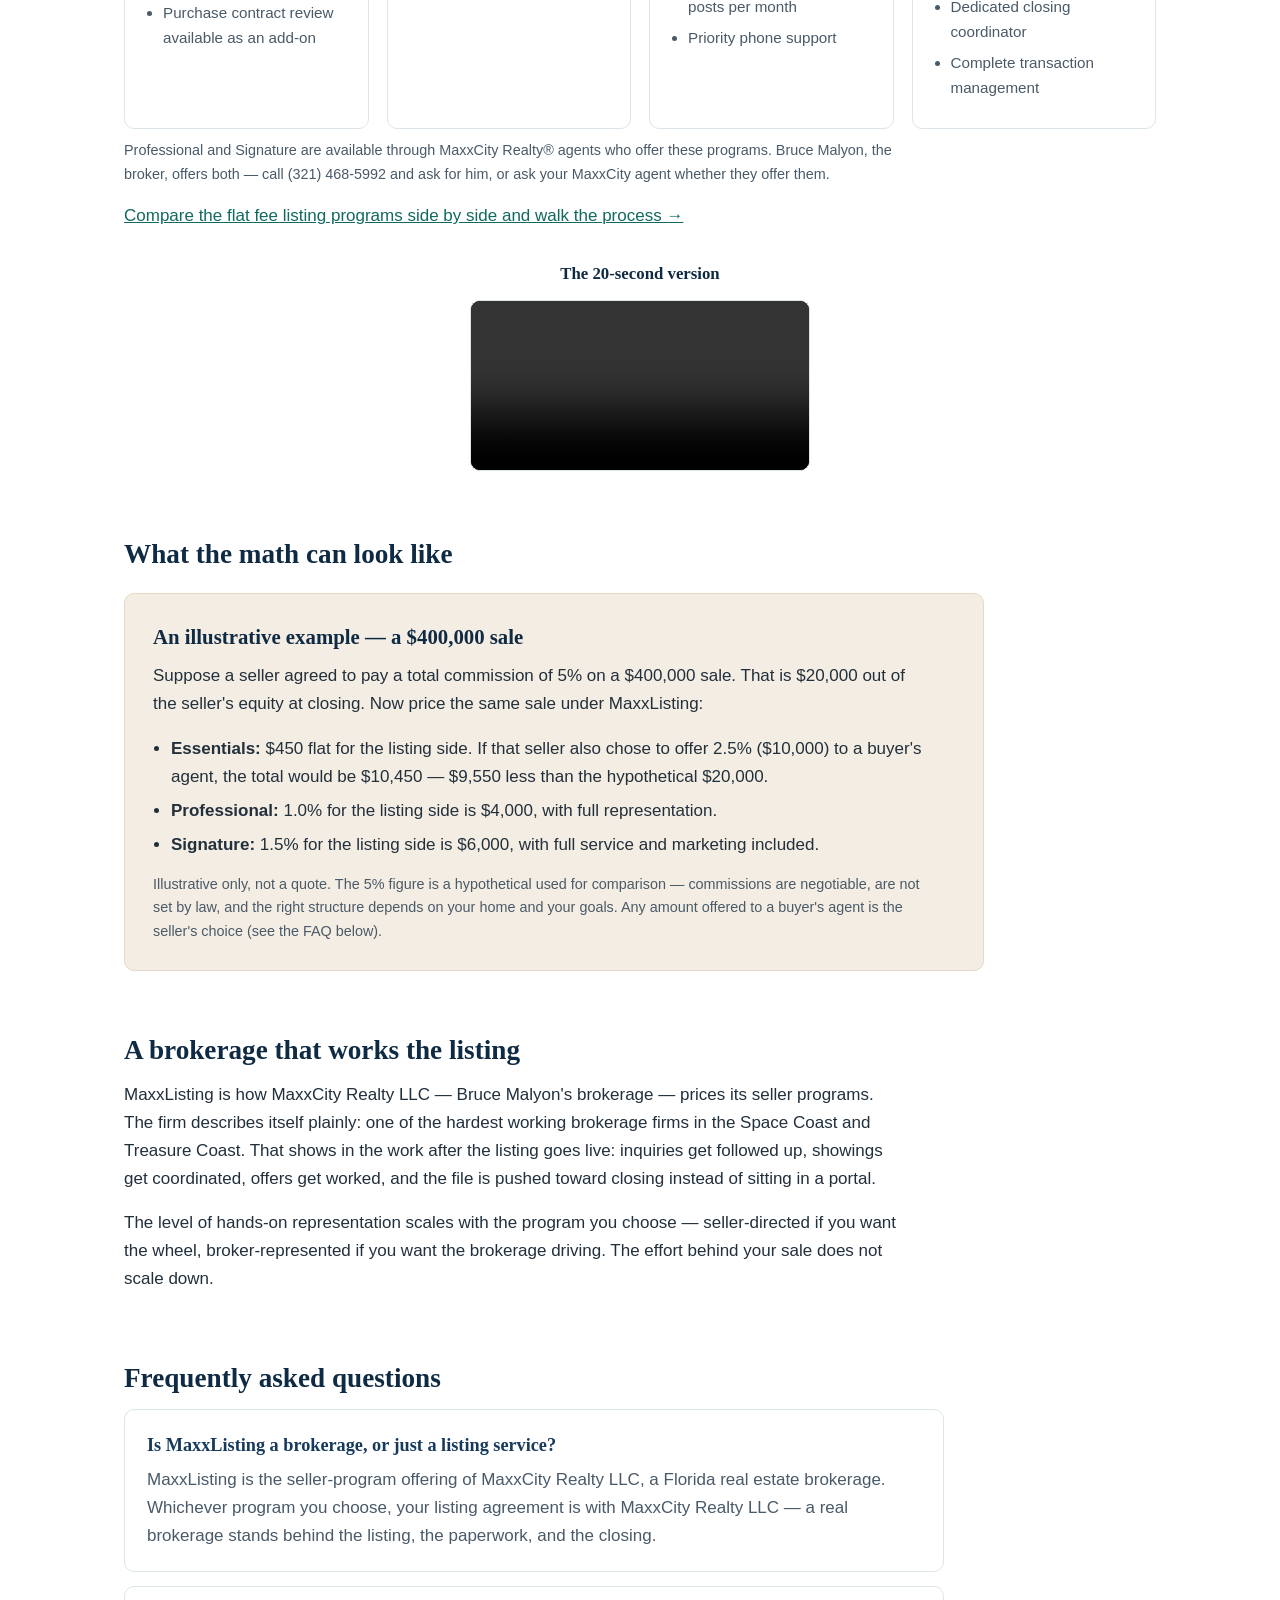
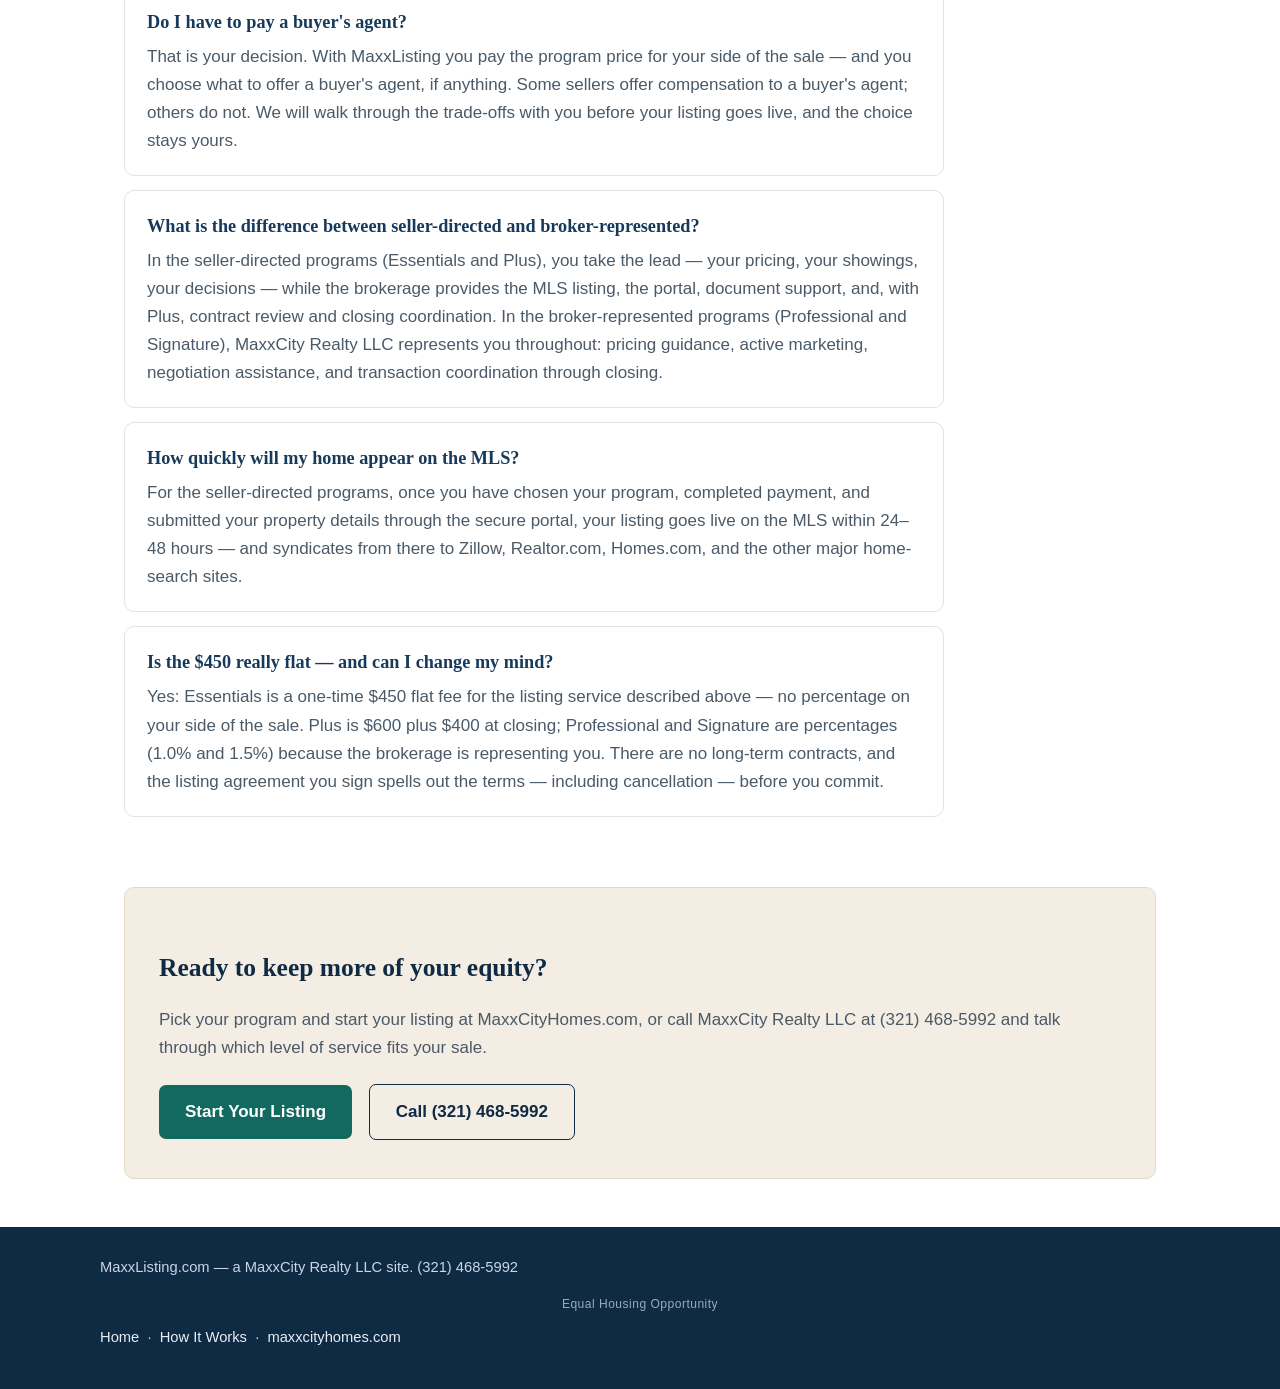
==== commit 312b8b15: "Hero refresh: bold hero redesign (approved 2026-11-17)" ====
--- a/index.html
+++ b/index.html
@@ -18,25 +18,47 @@
 
 <header class="site-header">
   <div class="header-inner">
-    <a class="wordmark" href="index.html">Maxx<span>Listing</span>.com</a>
+    <a class="bhc-brand" href="index.html"><span class="bhc-logoplate"><img src="maxxcity-logo-full.jpg" alt="MaxxCity Realty&reg; logo"></span><span class="bhc-brokerage"><span class="bhc-bname">MaxxCity Realty&reg;</span><span class="bhc-blic">MaxxCity Realty LLC · Licensed Florida Real Estate Brokerage</span></span></a>
     <nav class="main-nav">
       <a href="index.html">Home</a>
       <a href="how-it-works.html">How It Works</a>
+      <span class="bhc-progtag">MaxxListing&trade; seller programs</span>
+      <a class="bhc-phone" href="tel:+13214685992">Call (321) 468-5992</a>
       <a class="nav-cta" href="https://maxxcityhomes.com/list-with-us">List With Us</a>
     </nav>
   </div>
 </header>
 
-<div class="hero">
-  <div class="hero-inner">
-    <p class="eyebrow">MaxxCity Realty LLC · Space Coast &amp; Treasure Coast, Florida</p>
-    <h1>Sell Your Home. Keep Your Equity.</h1>
-    <p class="lede">Selling a home the traditional way means handing over a percentage of everything you have built in it. MaxxListing works differently. Choose the level of help you actually want — from a $450 flat-fee MLS listing to full-service representation at 1.5% — and know the price before you sign. No percentage surprises, and no long-term contracts.</p>
-    <a class="btn" href="#programs">See the Four Programs</a>
-    <a class="btn ghost" href="how-it-works.html">How the Programs Work — Step by Step</a>
-    <p class="call-line">Questions first? Call <a href="tel:+13214685992">(321) 468-5992</a>.</p>
-  </div>
-</div>
+<section class="bhc">
+  <div class="bhc-wrap">
+    <div class="bhc-grid">
+      <div>
+        <h1 class="bhc-h1" style="font-size:96px">Sell your home.<br><span class="bhc-a">Keep your equity.</span></h1>
+        <p class="bhc-lede">MaxxListing prices the work in the open: a flat fee when you want the wheel, or full representation at a low percentage. You choose before anything is signed.</p>
+        <div class="bhc-actions">
+          <a class="bhc-btn" href="https://maxxcityhomes.com/list-with-us">Start your listing</a>
+          <a class="bhc-link2" href="how-it-works.html">Compare the four programs</a>
+        </div>
+        <p class="bhc-fine">MaxxListing is the seller-program offering of MaxxCity Realty LLC, a Florida real estate brokerage. Commissions are negotiable and are not set by law. Professional (1.0%) and Signature (1.5%) are available through MaxxCity Realty&reg; agents who offer these programs; Bruce Malyon, the broker, offers both.<br>MaxxCity Realty LLC · 2825 Business Center Blvd, Unit D6, Melbourne, FL 32940 · (321) 468-5992</p>
+      </div>
+      <div class="bhc-stack">
+        <div class="bhc-priceblock">
+          <div class="bhc-who">Essentials, the seller-directed flat fee</div>
+          <div class="bhc-price">$450</div>
+          <div class="bhc-what">One flat fee for your listing side. You run your sale; the brokerage provides the platform and support.</div>
+        </div>
+        <div class="bhc-mls">
+          <div class="bhc-mls-t">On the MLS, and everywhere buyers look</div>
+          <div class="bhc-mls-d">Every program starts with a professional MLS listing, syndicated to Zillow, Realtor.com and Homes.com.</div>
+        </div>
+        <div class="bhc-programs">
+          <div class="bhc-prog"><div class="bhc-prog-p">$600 <small>+ $400 at closing</small></div><div class="bhc-prog-n">Plus</div><div class="bhc-prog-d">You stay in control, with brokerage assistance behind you.</div></div>
+          <div class="bhc-prog"><div class="bhc-prog-p">1.0%</div><div class="bhc-prog-n">Professional</div><div class="bhc-prog-d">Full professional representation, active marketing.</div></div>
+        </div>
+      </div>
+    </div>
+  </div>
+</section>
 
 <main>
 
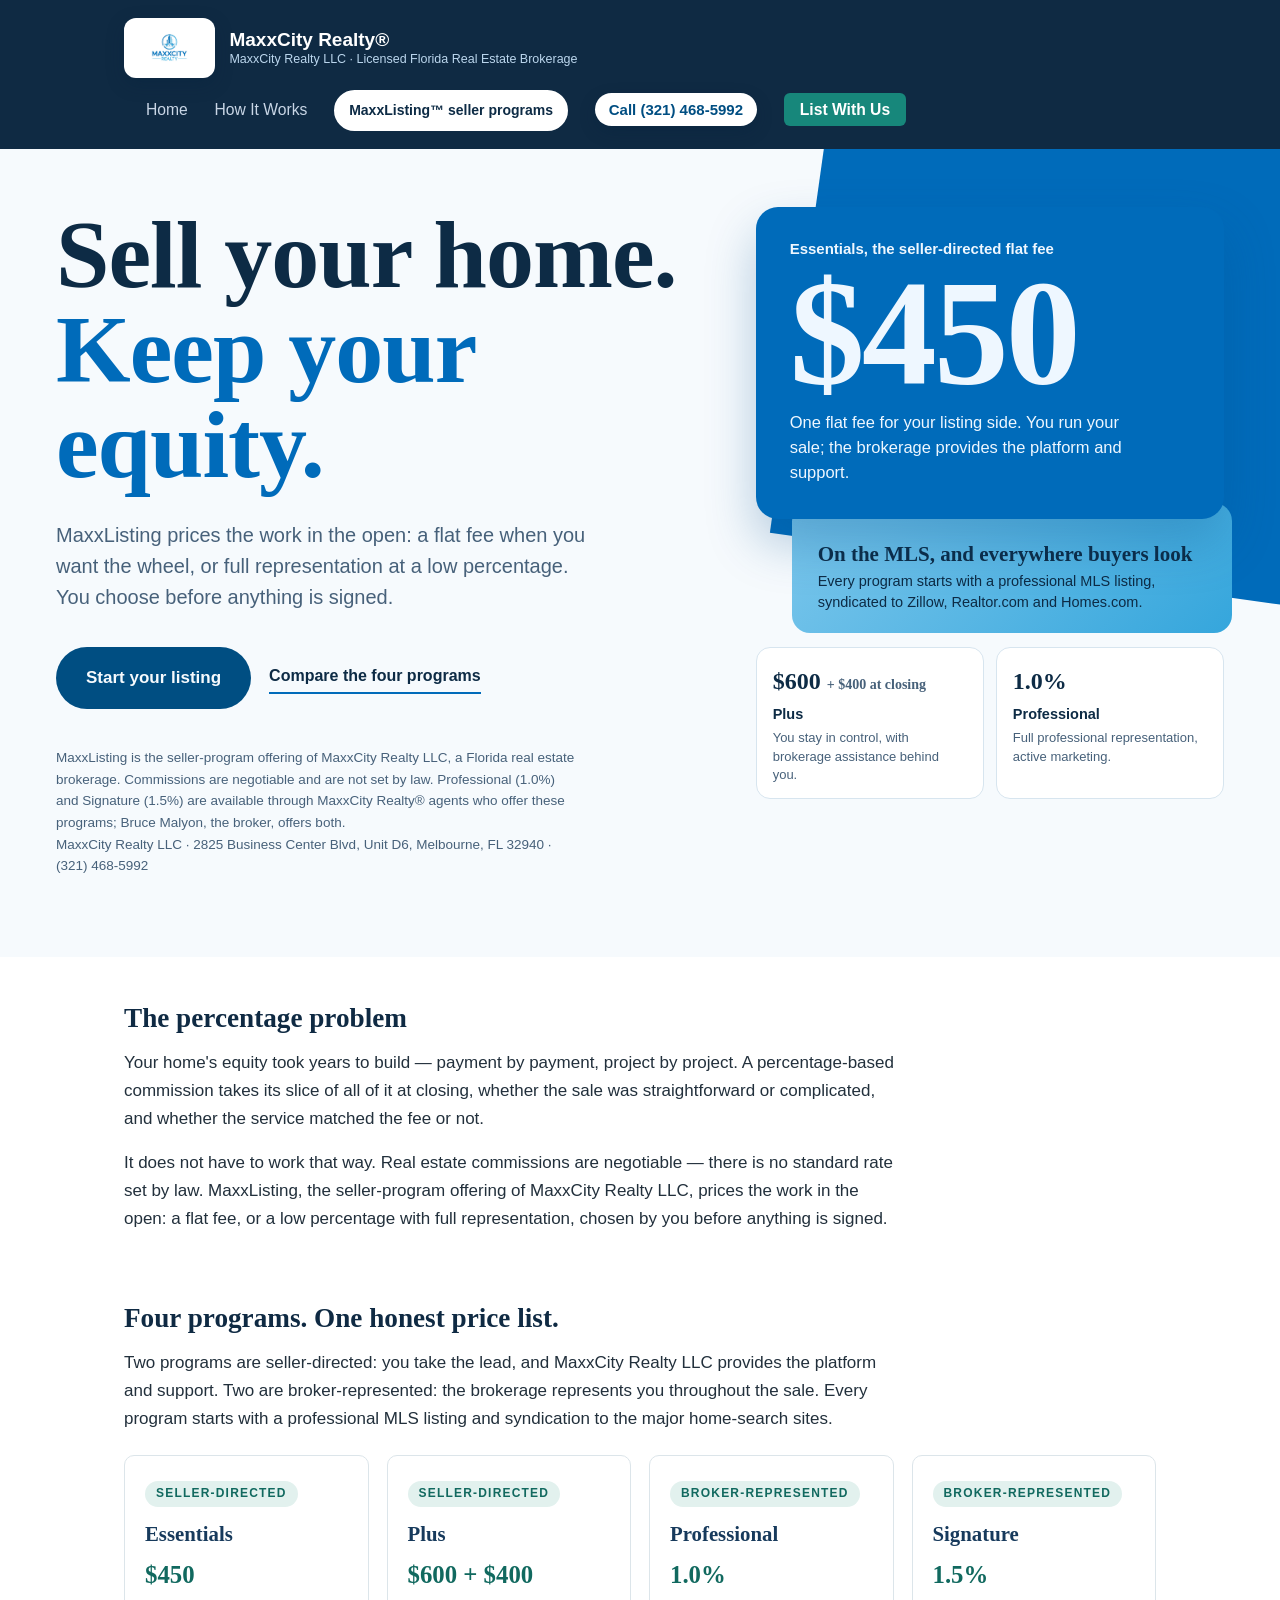
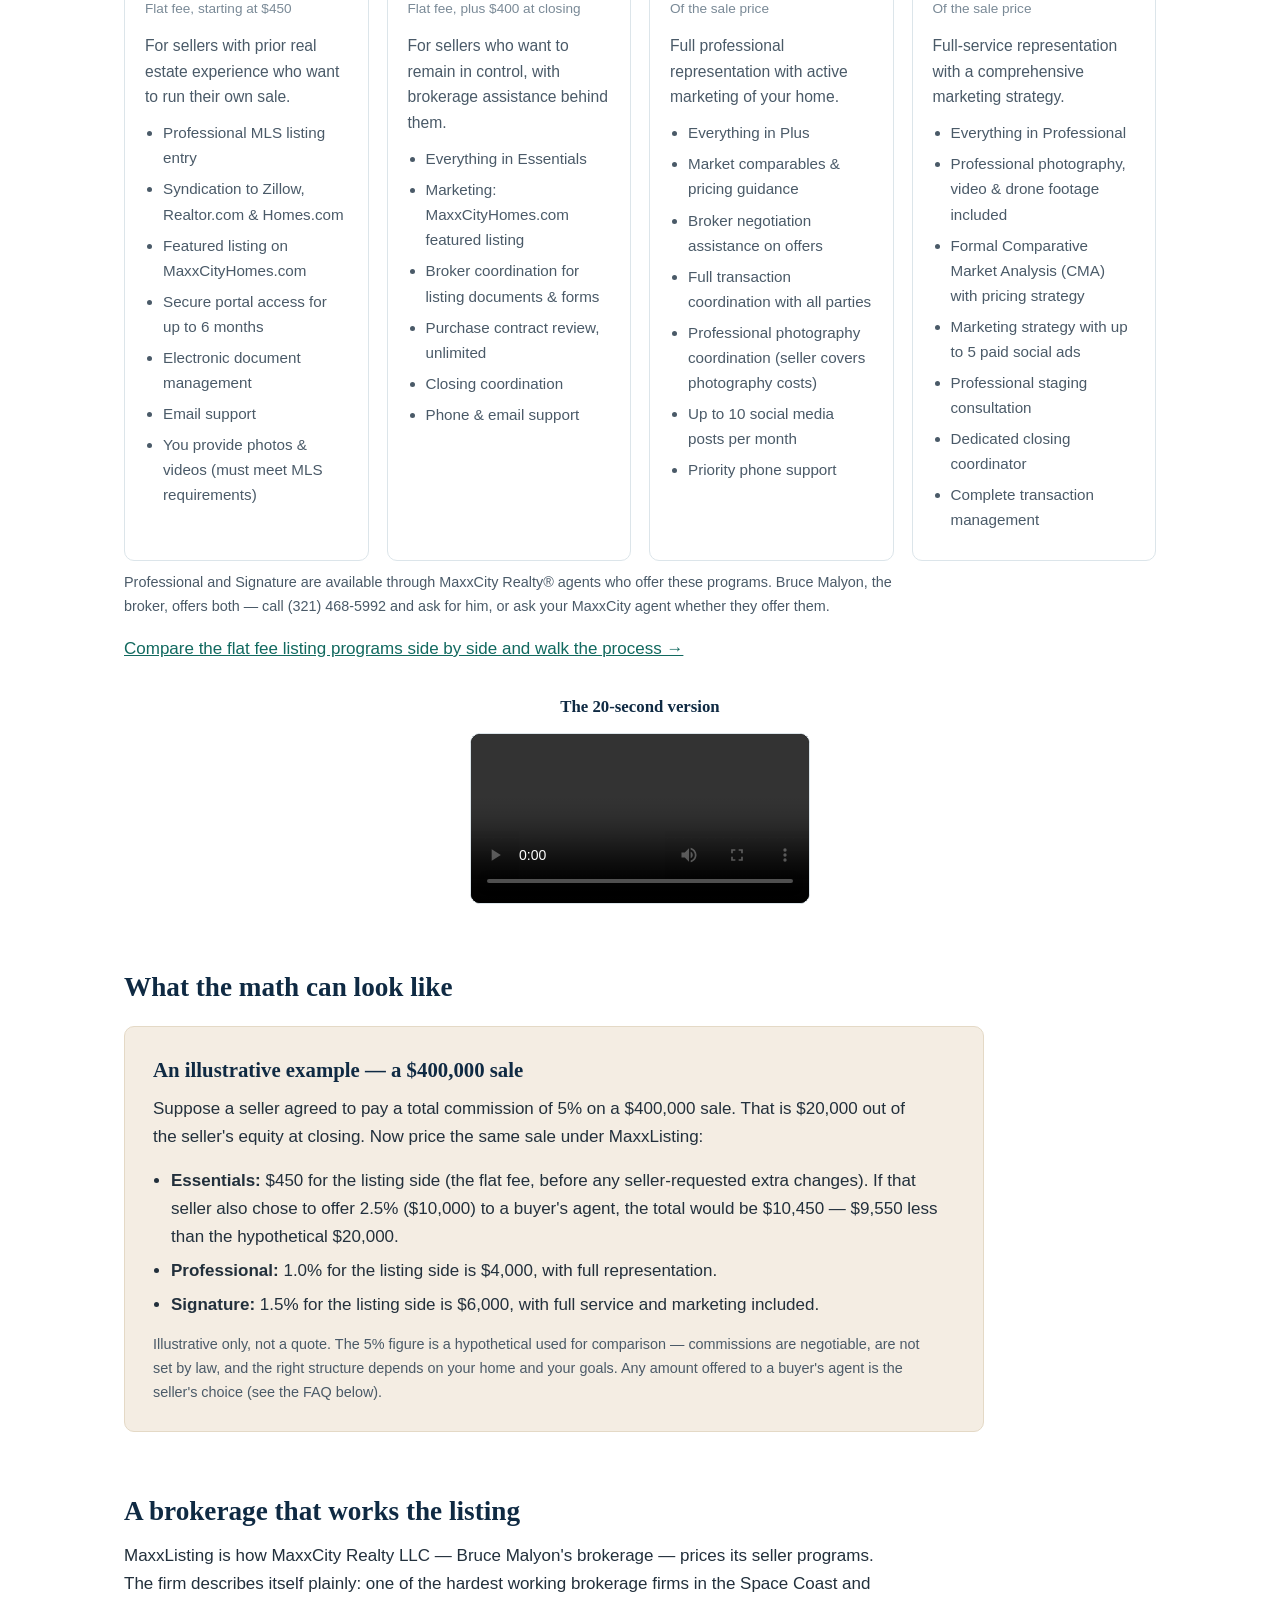
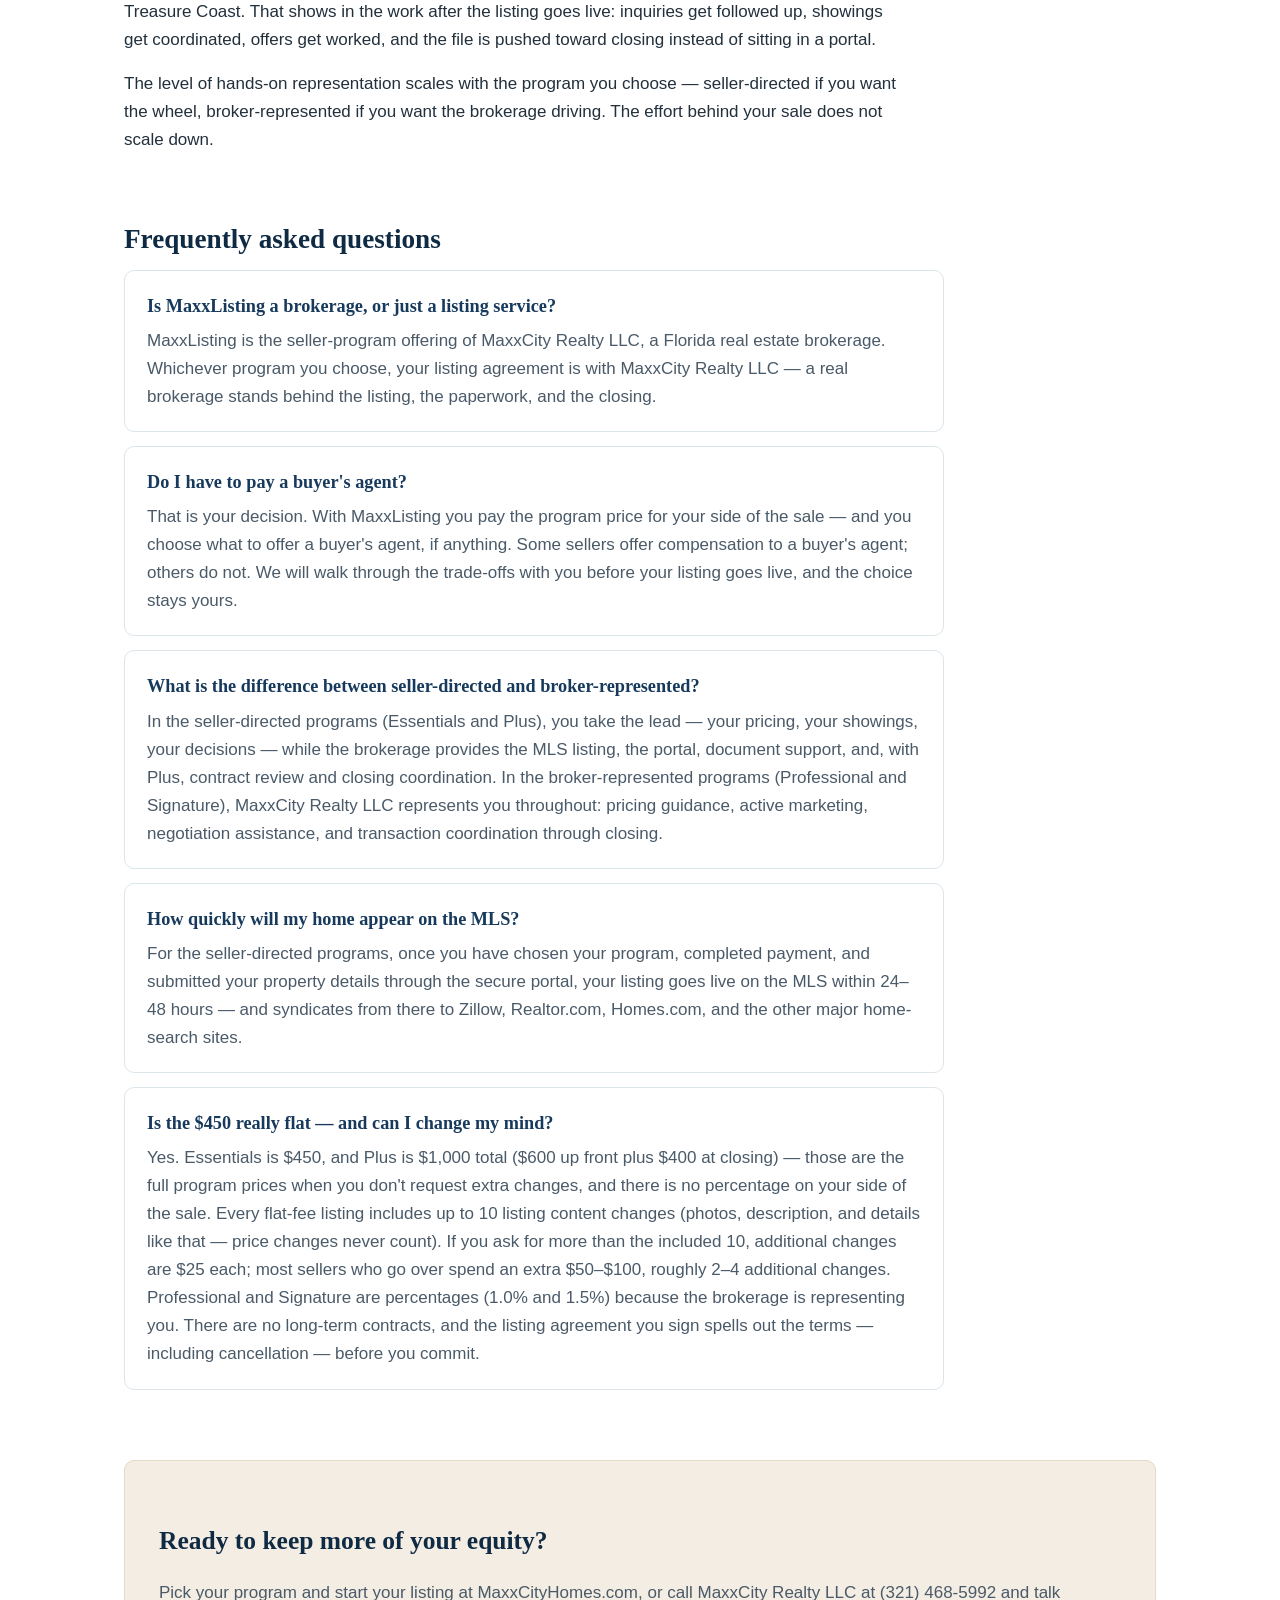
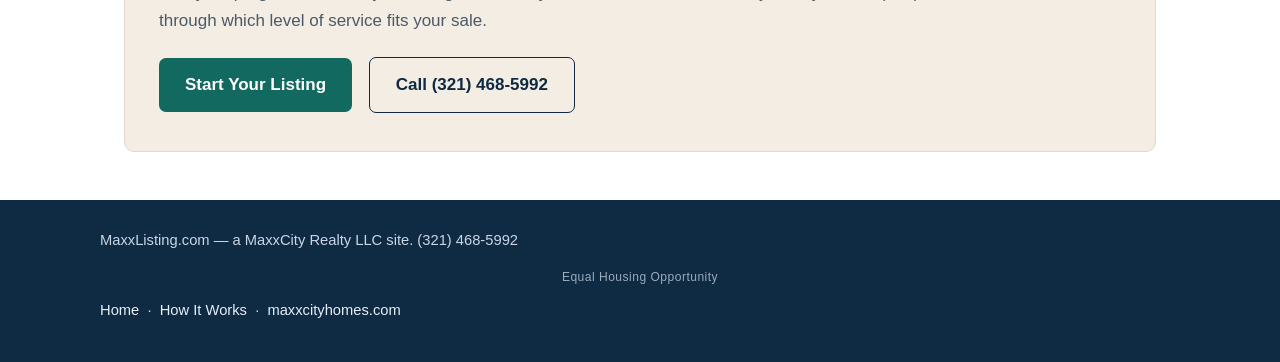
==== commit 0a59cf7c: "Align flat-fee copy with final contract terms (Nov 26 rulings)" ====
--- a/index.html
+++ b/index.html
@@ -3,13 +3,13 @@
 <head>
 <meta charset="UTF-8">
 <meta name="viewport" content="width=device-width, initial-scale=1.0">
-<title>Sell Your Home for a $450 Flat Fee | MaxxListing — MaxxCity Realty LLC</title>
-<meta name="description" content="MaxxListing by MaxxCity Realty LLC: four seller programs from a $450 flat-fee MLS listing to full-service representation at 1.5%. Sell your home, keep your equity.">
+<title>Sell Your Home for a Flat Fee Starting at $450 | MaxxListing — MaxxCity Realty LLC</title>
+<meta name="description" content="MaxxListing by MaxxCity Realty LLC: four seller programs from a flat-fee MLS listing starting at $450 to full-service representation at 1.5%. Sell your home, keep your equity.">
 <link rel="canonical" href="https://maxxlisting.com/">
 <meta property="og:type" content="website">
 <meta property="og:site_name" content="MaxxListing">
 <meta property="og:title" content="Sell Your Home. Keep Your Equity.">
-<meta property="og:description" content="Four MaxxListing seller programs — $450 flat fee to full-service 1.5% — from MaxxCity Realty LLC on Florida's Space Coast and Treasure Coast.">
+<meta property="og:description" content="Four MaxxListing seller programs — flat fee starting at $450 to full-service 1.5% — from MaxxCity Realty LLC on Florida's Space Coast and Treasure Coast.">
 <meta property="og:url" content="https://maxxlisting.com/">
 <meta name="twitter:card" content="summary">
 <link rel="stylesheet" href="style.css">
@@ -76,7 +76,7 @@
         <span class="step">Seller-Directed</span>
         <h3>Essentials</h3>
         <p class="price">$450</p>
-        <p class="per">One-time flat fee</p>
+        <p class="per">Flat fee, starting at $450</p>
         <p>For sellers with prior real estate experience who want to run their own sale.</p>
         <ul>
           <li>Professional MLS listing entry</li>
@@ -85,7 +85,7 @@
           <li>Secure portal access for up to 6 months</li>
           <li>Electronic document management</li>
           <li>Email support</li>
-          <li>Purchase contract review available as an add-on</li>
+          <li>You provide photos &amp; videos (must meet MLS requirements)</li>
         </ul>
       </div>
       <div class="card">
@@ -96,7 +96,7 @@
         <p>For sellers who want to remain in control, with brokerage assistance behind them.</p>
         <ul>
           <li>Everything in Essentials</li>
-          <li>Marketing: 3 Facebook posts in the first month</li>
+          <li>Marketing: MaxxCityHomes.com featured listing</li>
           <li>Broker coordination for listing documents &amp; forms</li>
           <li>Purchase contract review, unlimited</li>
           <li>Closing coordination</li>
@@ -150,7 +150,7 @@
       <h3>An illustrative example — a $400,000 sale</h3>
       <p>Suppose a seller agreed to pay a total commission of 5% on a $400,000 sale. That is $20,000 out of the seller's equity at closing. Now price the same sale under MaxxListing:</p>
       <ul>
-        <li><strong>Essentials:</strong> $450 flat for the listing side. If that seller also chose to offer 2.5% ($10,000) to a buyer's agent, the total would be $10,450 — $9,550 less than the hypothetical $20,000.</li>
+        <li><strong>Essentials:</strong> $450 for the listing side (the flat fee, before any seller-requested extra changes). If that seller also chose to offer 2.5% ($10,000) to a buyer's agent, the total would be $10,450 — $9,550 less than the hypothetical $20,000.</li>
         <li><strong>Professional:</strong> 1.0% for the listing side is $4,000, with full representation.</li>
         <li><strong>Signature:</strong> 1.5% for the listing side is $6,000, with full service and marketing included.</li>
       </ul>
@@ -189,7 +189,7 @@
 
     <div class="faq-item">
       <h3>Is the $450 really flat — and can I change my mind?</h3>
-      <p>Yes: Essentials is a one-time $450 flat fee for the listing service described above — no percentage on your side of the sale. Plus is $600 plus $400 at closing; Professional and Signature are percentages (1.0% and 1.5%) because the brokerage is representing you. There are no long-term contracts, and the listing agreement you sign spells out the terms — including cancellation — before you commit.</p>
+      <p>Yes. Essentials is $450, and Plus is $1,000 total ($600 up front plus $400 at closing) — those are the full program prices when you don't request extra changes, and there is no percentage on your side of the sale. Every flat-fee listing includes up to 10 listing content changes (photos, description, and details like that — price changes never count). If you ask for more than the included 10, additional changes are $25 each; most sellers who go over spend an extra $50–$100, roughly 2–4 additional changes. Professional and Signature are percentages (1.0% and 1.5%) because the brokerage is representing you. There are no long-term contracts, and the listing agreement you sign spells out the terms — including cancellation — before you commit.</p>
     </div>
   </section>
 
--- a/style.css
+++ b/style.css
@@ -357,3 +357,89 @@
 }
 
 .equal-housing { display: block; width: 100%; text-align: center; margin-top: 6px; font-size: 0.82em; opacity: 0.75; letter-spacing: 0.04em; }
+
+/* ===== MaxxCity brand bar + bold hero (bhc-) — 2026-11-17 rollout, MaxxListing v2 pattern ===== */
+.bhc-brand{display:flex;align-items:center;gap:14px;text-decoration:none}
+.bhc-logoplate{background:#fff;border-radius:12px;padding:6px 12px;display:flex;align-items:center;box-shadow:0 6px 18px rgba(0,30,60,.25)}
+.bhc-logoplate img{height:48px;width:auto;display:block}
+.bhc-brokerage{display:flex;flex-direction:column;line-height:1.25}
+.bhc-bname{color:#fff;font-weight:800;font-size:19px}
+.bhc-blic{color:#bcd7ee;font-size:12.5px}
+.main-nav a.bhc-phone{font-weight:700;font-size:15px;color:#004e82;text-decoration:none;background:#fff;padding:8px 14px;border-radius:999px;white-space:nowrap;box-shadow:0 6px 16px rgba(0,30,60,.25)}
+.bhc{position:relative;background:#f6fafd;color:#0d2b45;overflow:clip;padding:58px 56px 64px}
+.bhc::after{content:"";position:absolute;background:#006bba;width:620px;height:620px;right:-150px;top:-190px;transform:rotate(8deg);z-index:0}
+.bhc-wrap{position:relative;z-index:2;max-width:1360px;margin:0 auto}
+.bhc-grid{display:grid;grid-template-columns:minmax(0,7fr) minmax(0,5fr);gap:44px;align-items:start}
+.bhc-h1{font-weight:800;line-height:.99;letter-spacing:-1px;margin:0;overflow-wrap:break-word;text-wrap:balance;color:#0d2b45}
+.bhc-a{color:#006bba}
+.bhc-lede{margin-top:28px;font-size:20px;line-height:1.55;color:#47617a;max-width:540px}
+.bhc-actions{margin-top:34px;display:flex;gap:18px;align-items:center;flex-wrap:wrap}
+.bhc-btn{display:inline-block;background:#004e82;color:#f6fafd;font-weight:700;font-size:17px;text-decoration:none;padding:17px 30px;border-radius:999px;transition:transform .18s ease}
+.bhc-btn:hover{transform:translateY(-2px);color:#f6fafd}
+.bhc-link2{color:#0d2b45;font-weight:600;font-size:16px;text-decoration:none;border-bottom:2px solid #006bba;padding-bottom:3px}
+.bhc-fine{margin-top:38px;font-size:13.5px;color:#47617a;line-height:1.6;max-width:520px}
+.bhc-stack{position:relative}
+.bhc-block{border-radius:20px;padding:26px 28px;position:relative}
+.bhc-deep{background:#006bba;color:#eef7ff;box-shadow:0 24px 50px rgba(0,80,140,.28);z-index:3}
+.bhc-sky{background:linear-gradient(135deg,#7cc7ec,#35a6dc);color:#0d2b45;margin:-14px -8px 0 36px;z-index:2;padding:38px 26px 20px}
+.bhc-n{font-size:13px;font-weight:700;letter-spacing:.05em;text-transform:uppercase;opacity:.85}
+.bhc-bt{font-size:25px;font-weight:800;margin-top:3px;line-height:1.2}
+.bhc-bd{font-size:15px;line-height:1.5;margin-top:5px}
+.bhc-deep .bhc-bd{color:#dcefff}
+.bhc-cards{display:grid;grid-template-columns:1fr 1fr;gap:12px;margin-top:14px}
+.bhc-card{background:#fff;border:1px solid #d7e5ef;border-radius:14px;padding:16px 18px}
+.bhc-card .bhc-bt{font-size:20px}
+.bhc-card .bhc-bd{font-size:13.5px;color:#47617a}
+.bhc-wide{margin-top:14px}
+.bhc-wide .bhc-bd{font-size:14.5px;color:#47617a;line-height:1.6}
+@media (max-width:900px){
+  .bhc{padding:44px 24px 54px}
+  .bhc-grid{grid-template-columns:1fr}
+  .bhc-h1{font-size:46px !important}
+  .bhc-sky{margin-left:0;margin-right:0}
+  .bhc-brokerage{display:none}
+}
+@media (prefers-reduced-motion: reduce){
+  .bhc-btn{transition:none}
+  .bhc-btn:hover{transform:none}
+}
+
+/* Stage A supplement: MaxxListing price stack + program tag (approved MaxxListing v2 sample) */
+.main-nav .bhc-progtag{font-weight:700;font-size:14px;color:#0d2b45;background:#fff;border:2px solid #fff;padding:7px 13px;border-radius:999px;white-space:nowrap;margin-left:22px;display:inline-block}
+.bhc-priceblock{background:#006bba;color:#eef7ff;border-radius:22px;padding:30px 34px 34px;position:relative;z-index:3;box-shadow:0 24px 50px rgba(0,80,140,.28)}
+.bhc-who{font-size:15px;font-weight:600}
+.bhc-price{font-family:Georgia,"Times New Roman",serif;font-weight:700;font-size:150px;line-height:.95;letter-spacing:-3px}
+.bhc-what{font-size:16.5px;line-height:1.5;max-width:340px;margin-top:6px}
+.bhc-mls{margin-top:-16px;margin-left:36px;margin-right:-8px;position:relative;z-index:2;border-radius:18px;padding:38px 26px 20px;color:#0d2b45;background:linear-gradient(135deg,#7cc7ec,#35a6dc)}
+.bhc-mls-t{font-family:Georgia,"Times New Roman",serif;font-weight:700;font-size:21px;line-height:1.25}
+.bhc-mls-d{font-size:14.5px;margin-top:4px;line-height:1.45}
+.bhc-programs{display:grid;grid-template-columns:1fr 1fr;gap:12px;margin-top:14px}
+.bhc-prog{background:#fff;border:1px solid #d7e5ef;border-radius:14px;padding:14px 16px}
+.bhc-prog-p{font-family:Georgia,"Times New Roman",serif;font-weight:700;font-size:24px;color:#0d2b45}
+.bhc-prog-p small{font-size:14px;font-weight:700;color:#47617a}
+.bhc-prog-n{font-weight:600;font-size:14.5px;margin-top:2px;color:#0d2b45}
+.bhc-prog-d{font-size:13px;color:#47617a;margin-top:2px;line-height:1.4}
+
+/* ===== Mobile rendering fixes (2026-11-22) =====
+   1) Hero accent square shrinks to the bottom-right corner on small screens
+      so the headline, lede and fine print sit on the paper background again
+      instead of dark text on mid-blue.
+   2) The $450 price type scales down so it fits inside its block.
+   3) The MLS band loses its desktop offset margins (they pushed it past
+      the right edge of phone screens).
+   4) Header nav wraps into tidy rows; the decorative program pill is
+      dropped on phones (List With Us already carries the message). */
+@media (max-width:900px){
+  .bhc::after{ width:340px; height:340px; top:auto; bottom:-160px; right:-140px; }
+  .bhc-mls{ margin-left:0; margin-right:0; }
+  .bhc-price{ font-size:92px; letter-spacing:-2px; }
+  .bhc-priceblock{ padding:24px 22px 26px; }
+}
+@media (max-width:640px){
+  .bhc-logoplate img{ height:36px; }
+  .main-nav{ display:flex; flex-wrap:wrap; align-items:center; gap:9px 14px; }
+  .main-nav a{ margin-left:0; }
+  .main-nav .bhc-progtag{ display:none; }
+  .main-nav a.bhc-phone{ font-size:13.5px; padding:7px 11px; }
+  .bhc-prog-p{ font-size:20px; }
+}
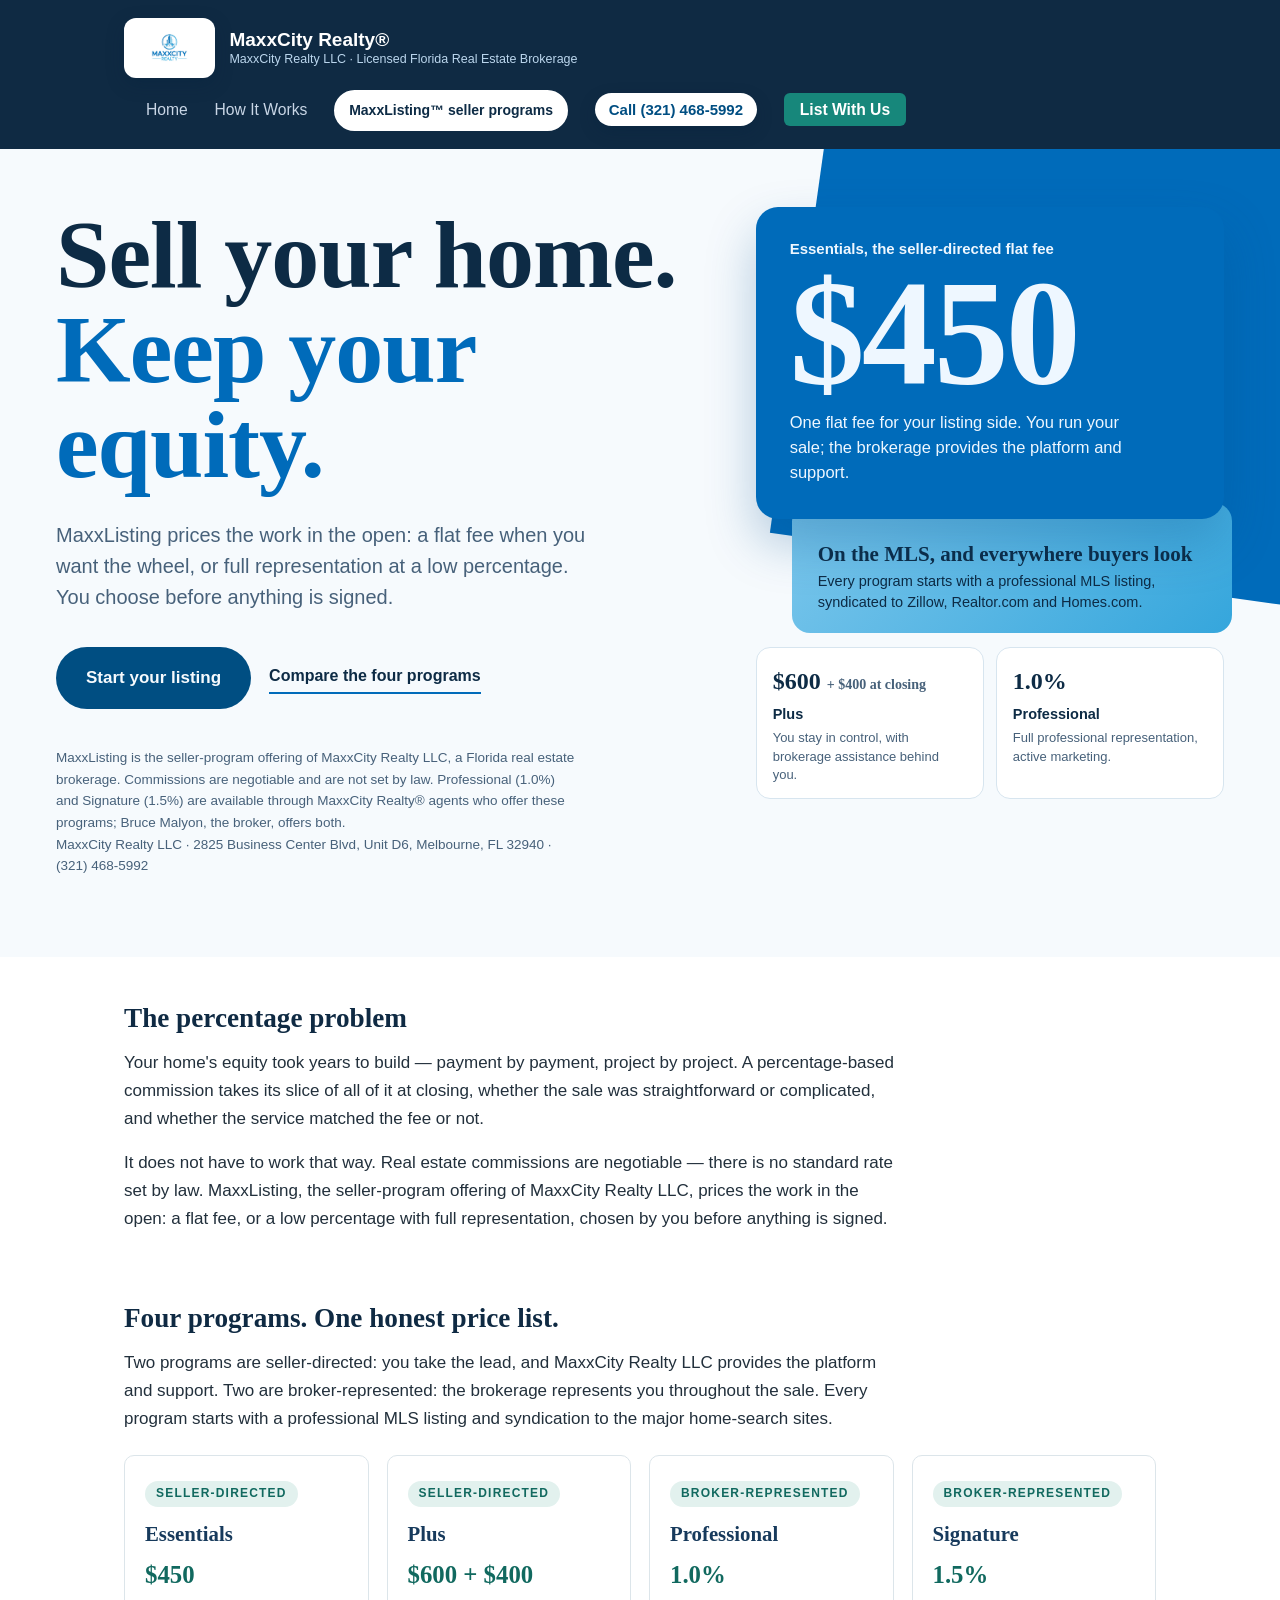
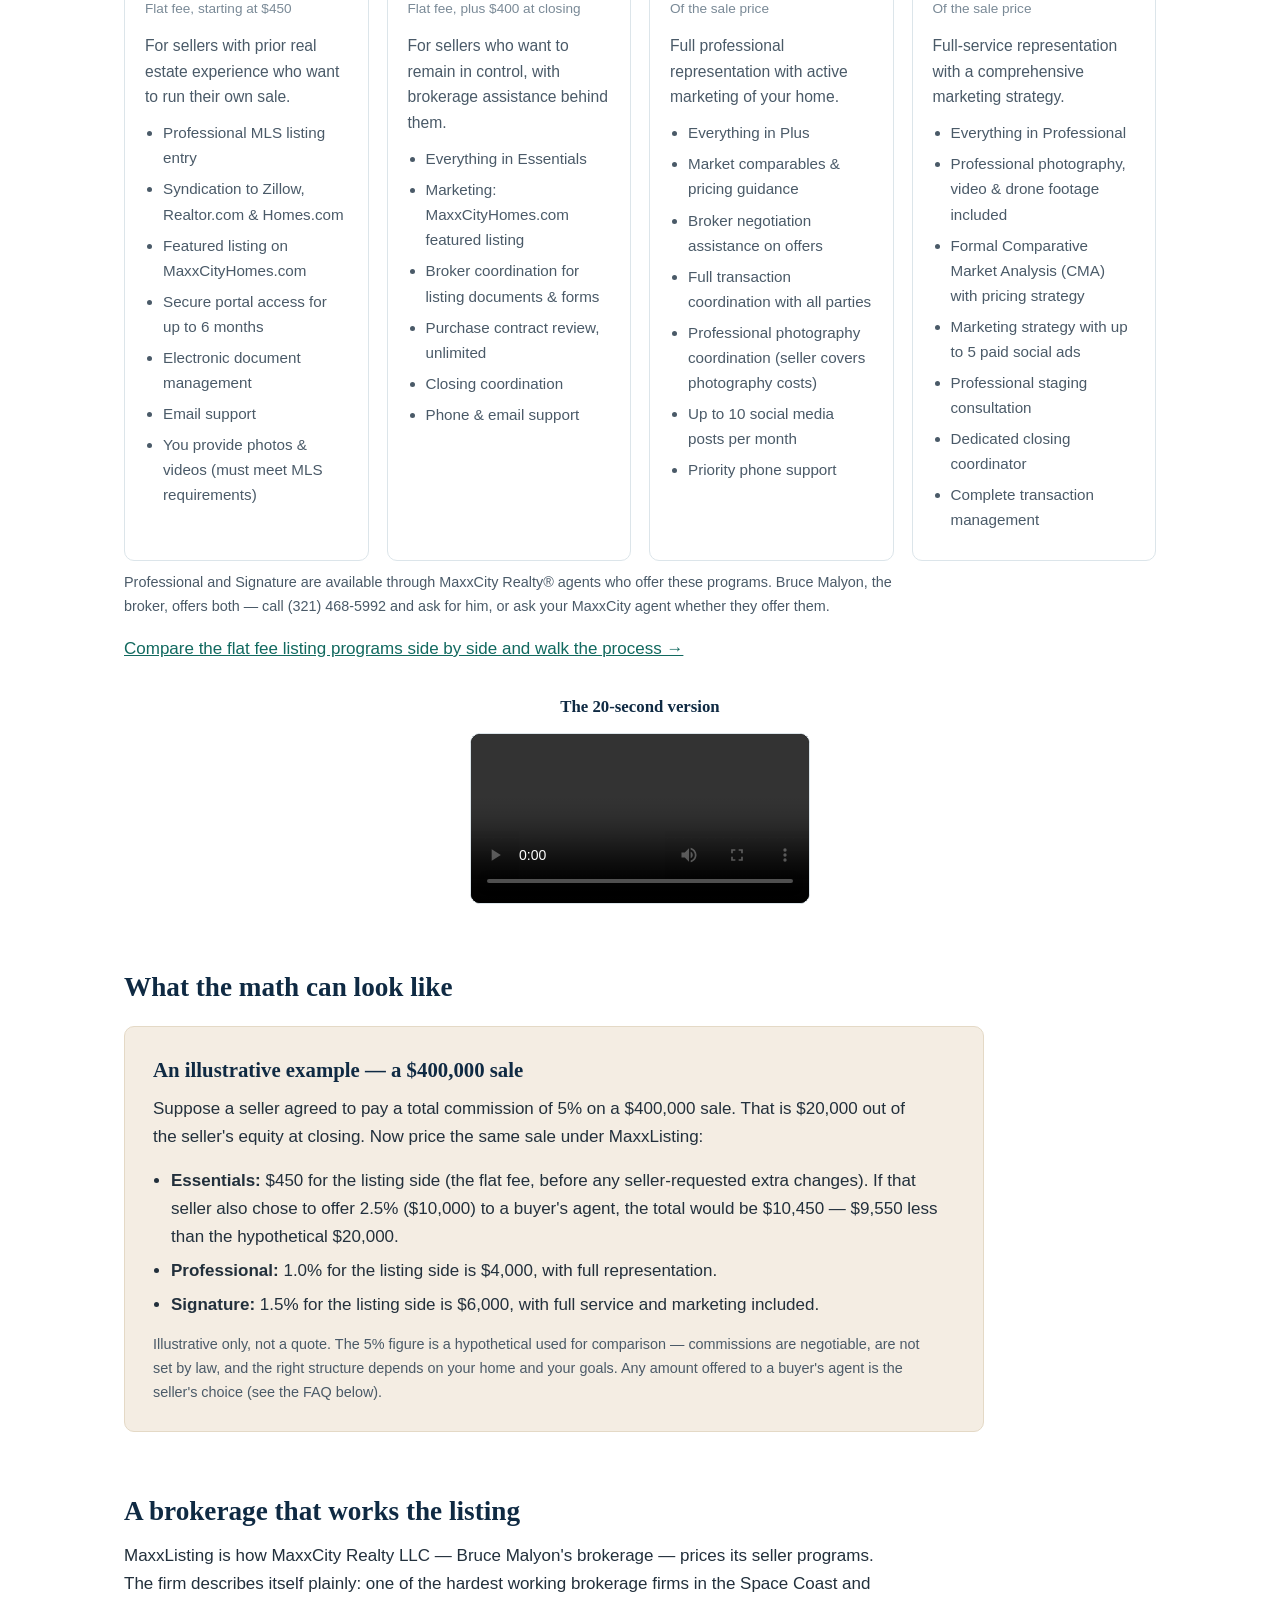
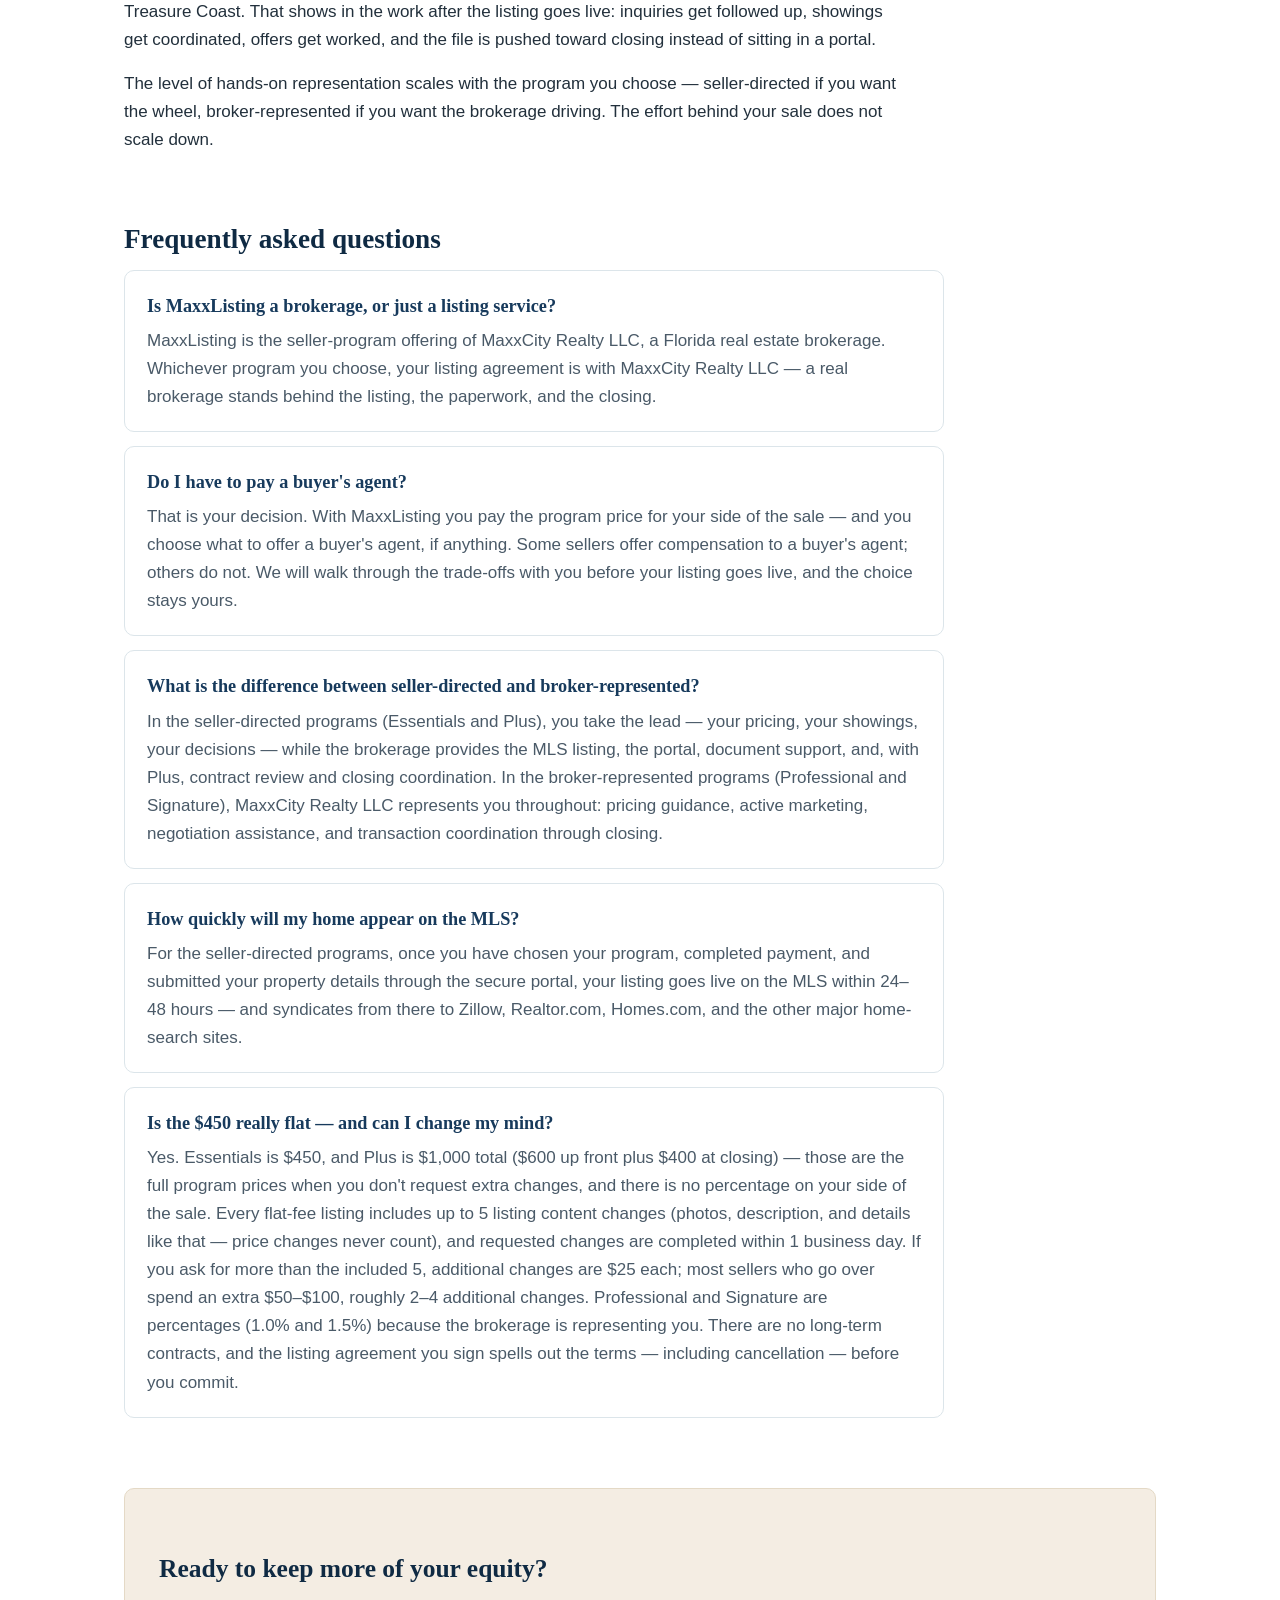
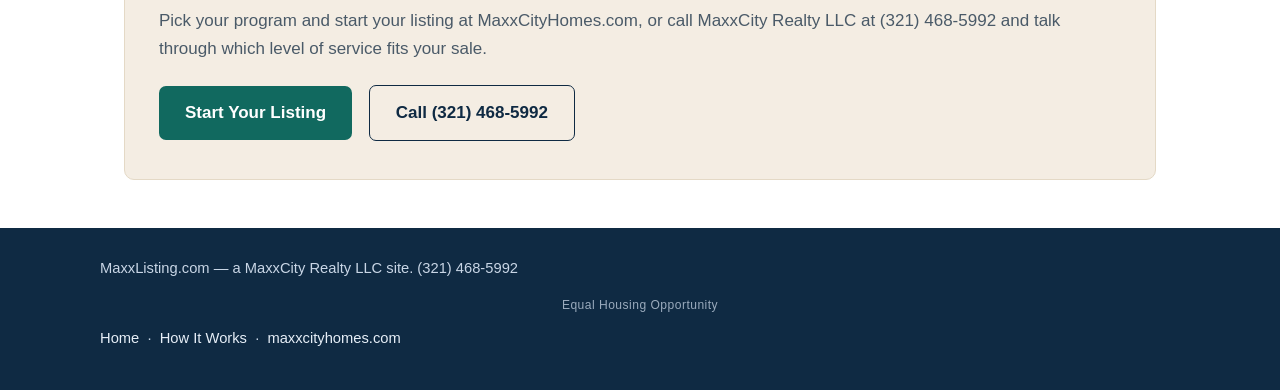
==== commit 8d0091a4: "Included content changes: 5, completed within 1 business day (Bruce Nov 26)" ====
--- a/index.html
+++ b/index.html
@@ -189,7 +189,7 @@
 
     <div class="faq-item">
       <h3>Is the $450 really flat — and can I change my mind?</h3>
-      <p>Yes. Essentials is $450, and Plus is $1,000 total ($600 up front plus $400 at closing) — those are the full program prices when you don't request extra changes, and there is no percentage on your side of the sale. Every flat-fee listing includes up to 10 listing content changes (photos, description, and details like that — price changes never count). If you ask for more than the included 10, additional changes are $25 each; most sellers who go over spend an extra $50–$100, roughly 2–4 additional changes. Professional and Signature are percentages (1.0% and 1.5%) because the brokerage is representing you. There are no long-term contracts, and the listing agreement you sign spells out the terms — including cancellation — before you commit.</p>
+      <p>Yes. Essentials is $450, and Plus is $1,000 total ($600 up front plus $400 at closing) — those are the full program prices when you don't request extra changes, and there is no percentage on your side of the sale. Every flat-fee listing includes up to 5 listing content changes (photos, description, and details like that — price changes never count), and requested changes are completed within 1 business day. If you ask for more than the included 5, additional changes are $25 each; most sellers who go over spend an extra $50–$100, roughly 2–4 additional changes. Professional and Signature are percentages (1.0% and 1.5%) because the brokerage is representing you. There are no long-term contracts, and the listing agreement you sign spells out the terms — including cancellation — before you commit.</p>
     </div>
   </section>
 
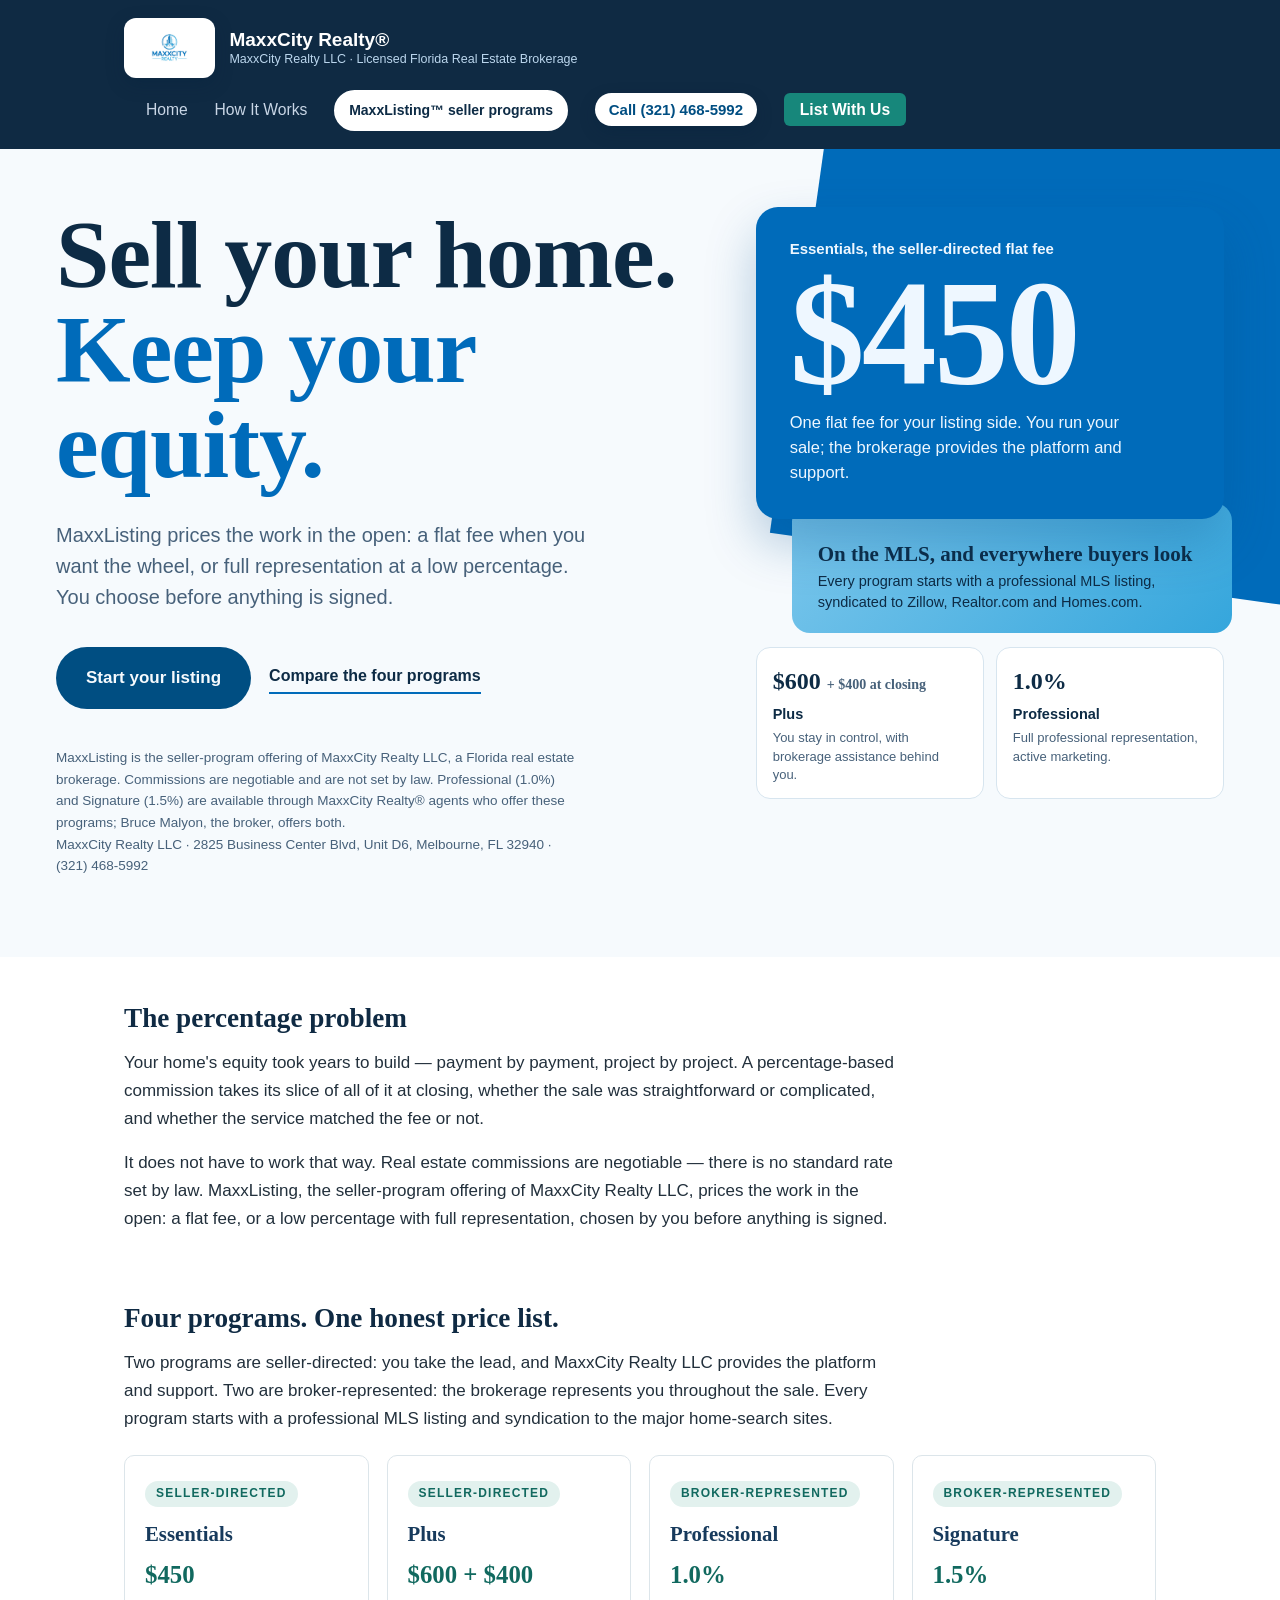
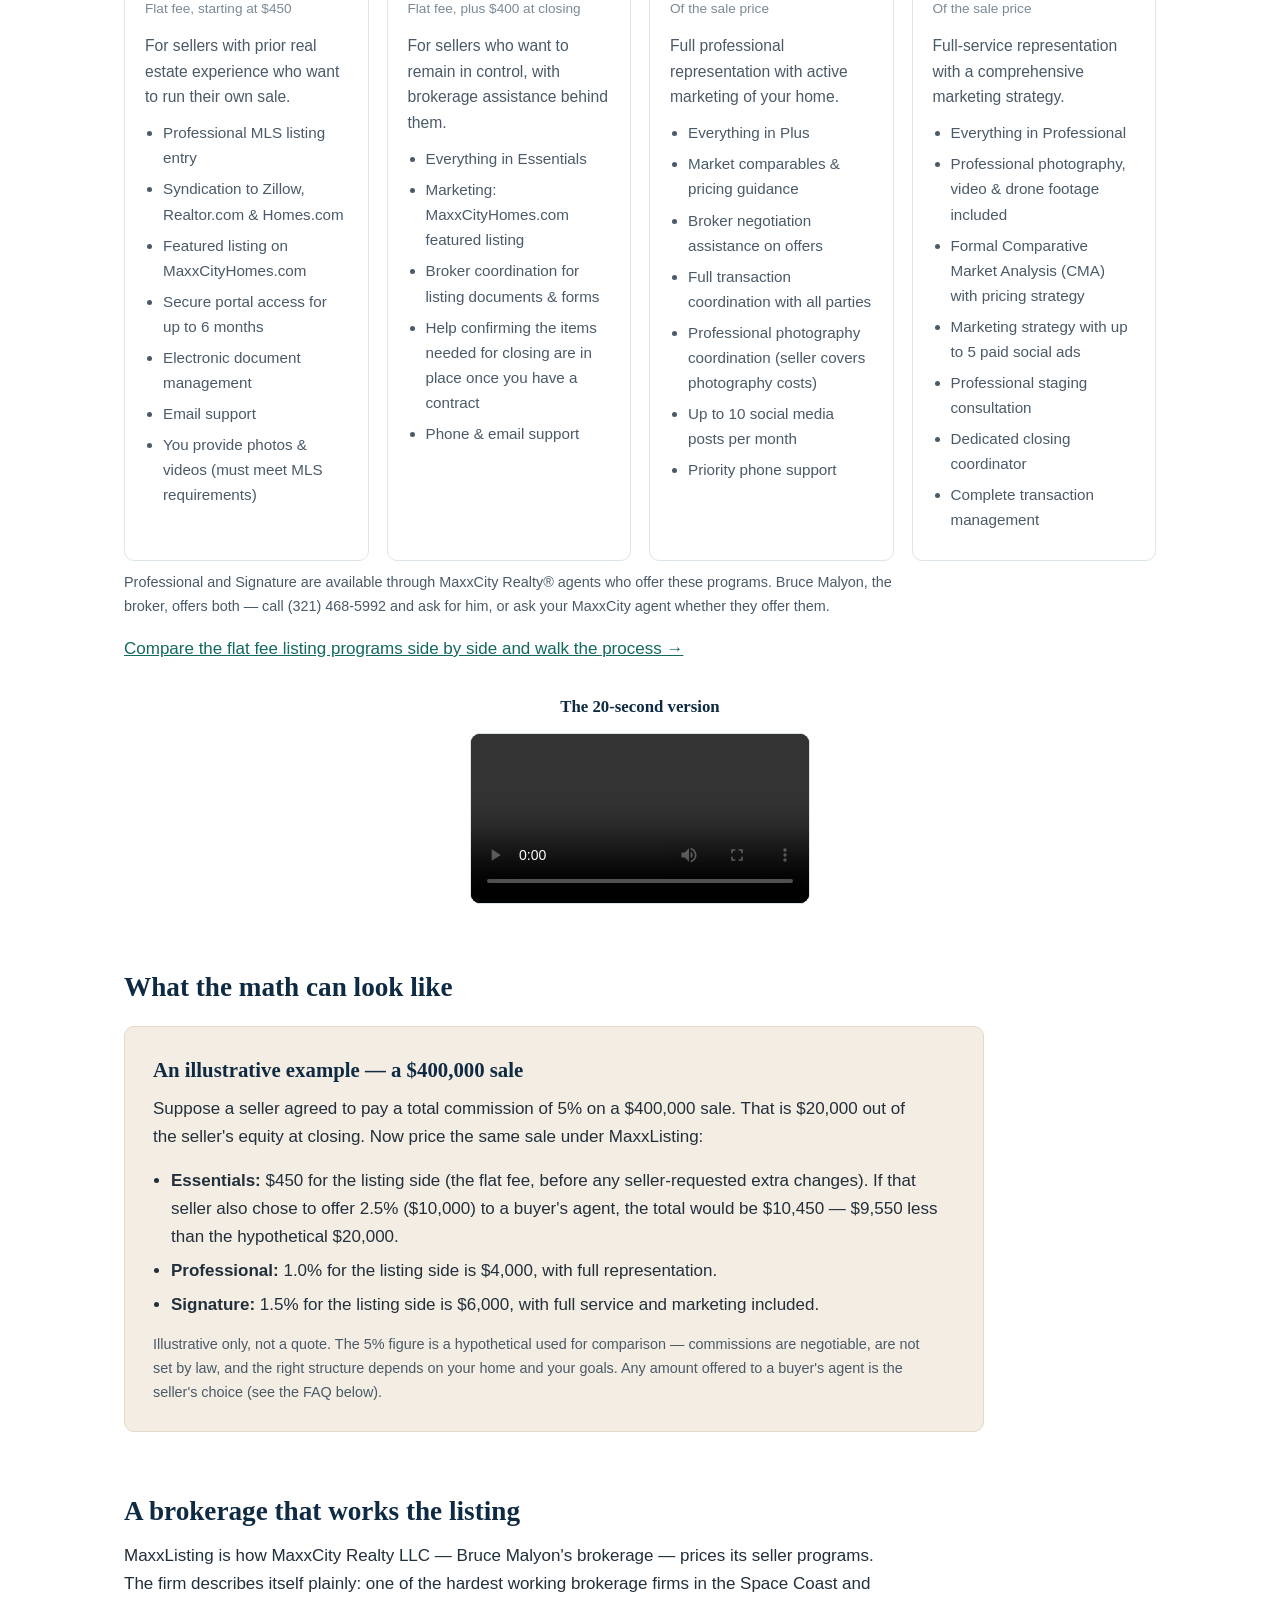
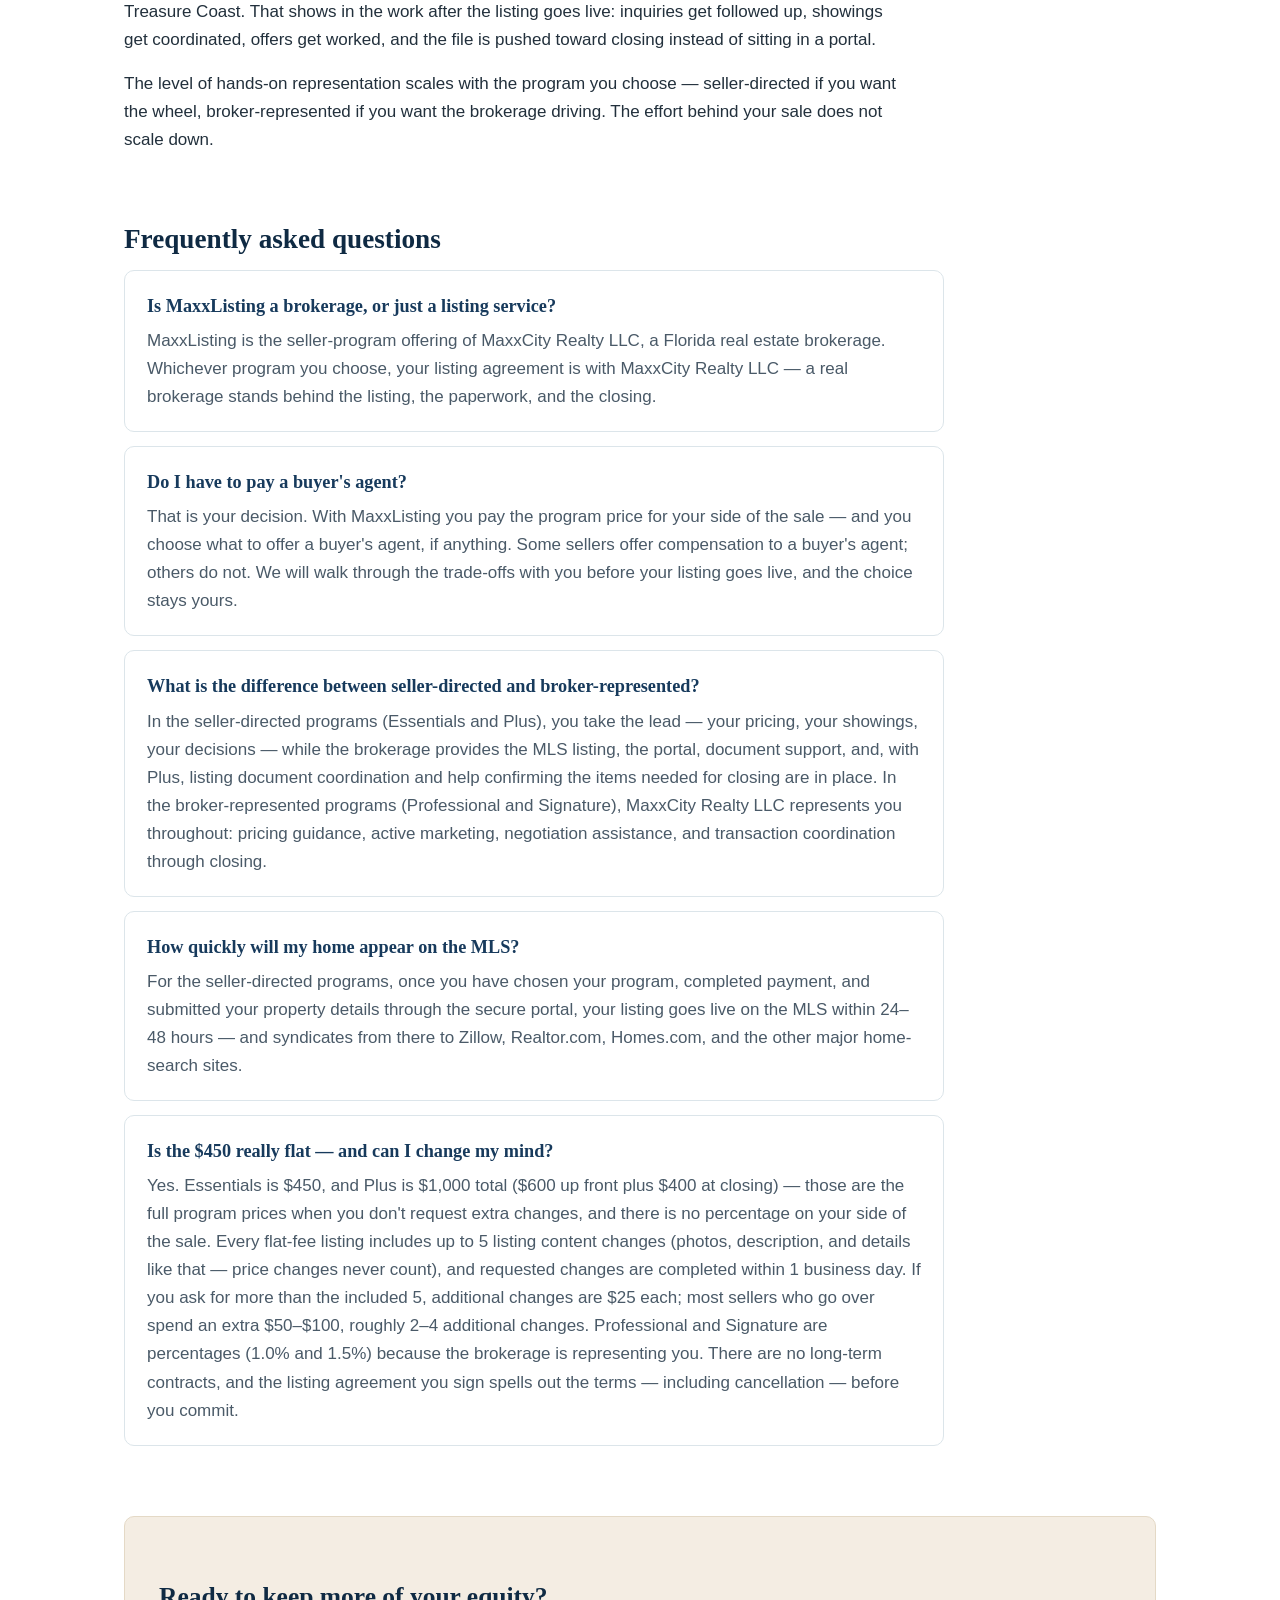
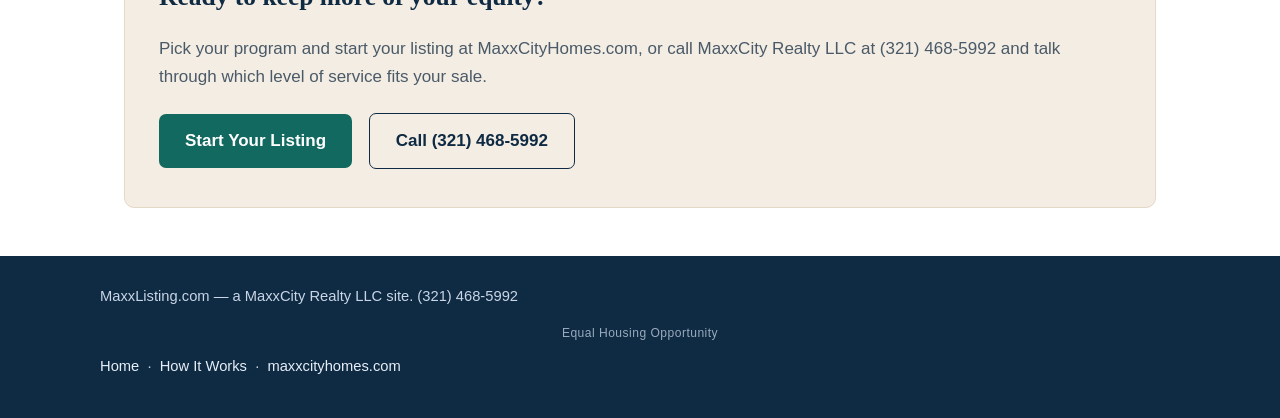
==== commit e650e9be: "Remove Plus contract review; align closing wording (Nov 26)" ====
--- a/index.html
+++ b/index.html
@@ -98,8 +98,7 @@
           <li>Everything in Essentials</li>
           <li>Marketing: MaxxCityHomes.com featured listing</li>
           <li>Broker coordination for listing documents &amp; forms</li>
-          <li>Purchase contract review, unlimited</li>
-          <li>Closing coordination</li>
+          <li>Help confirming the items needed for closing are in place once you have a contract</li>
           <li>Phone &amp; email support</li>
         </ul>
       </div>
@@ -179,7 +178,7 @@
 
     <div class="faq-item">
       <h3>What is the difference between seller-directed and broker-represented?</h3>
-      <p>In the seller-directed programs (Essentials and Plus), you take the lead — your pricing, your showings, your decisions — while the brokerage provides the MLS listing, the portal, document support, and, with Plus, contract review and closing coordination. In the broker-represented programs (Professional and Signature), MaxxCity Realty LLC represents you throughout: pricing guidance, active marketing, negotiation assistance, and transaction coordination through closing.</p>
+      <p>In the seller-directed programs (Essentials and Plus), you take the lead — your pricing, your showings, your decisions — while the brokerage provides the MLS listing, the portal, document support, and, with Plus, listing document coordination and help confirming the items needed for closing are in place. In the broker-represented programs (Professional and Signature), MaxxCity Realty LLC represents you throughout: pricing guidance, active marketing, negotiation assistance, and transaction coordination through closing.</p>
     </div>
 
     <div class="faq-item">
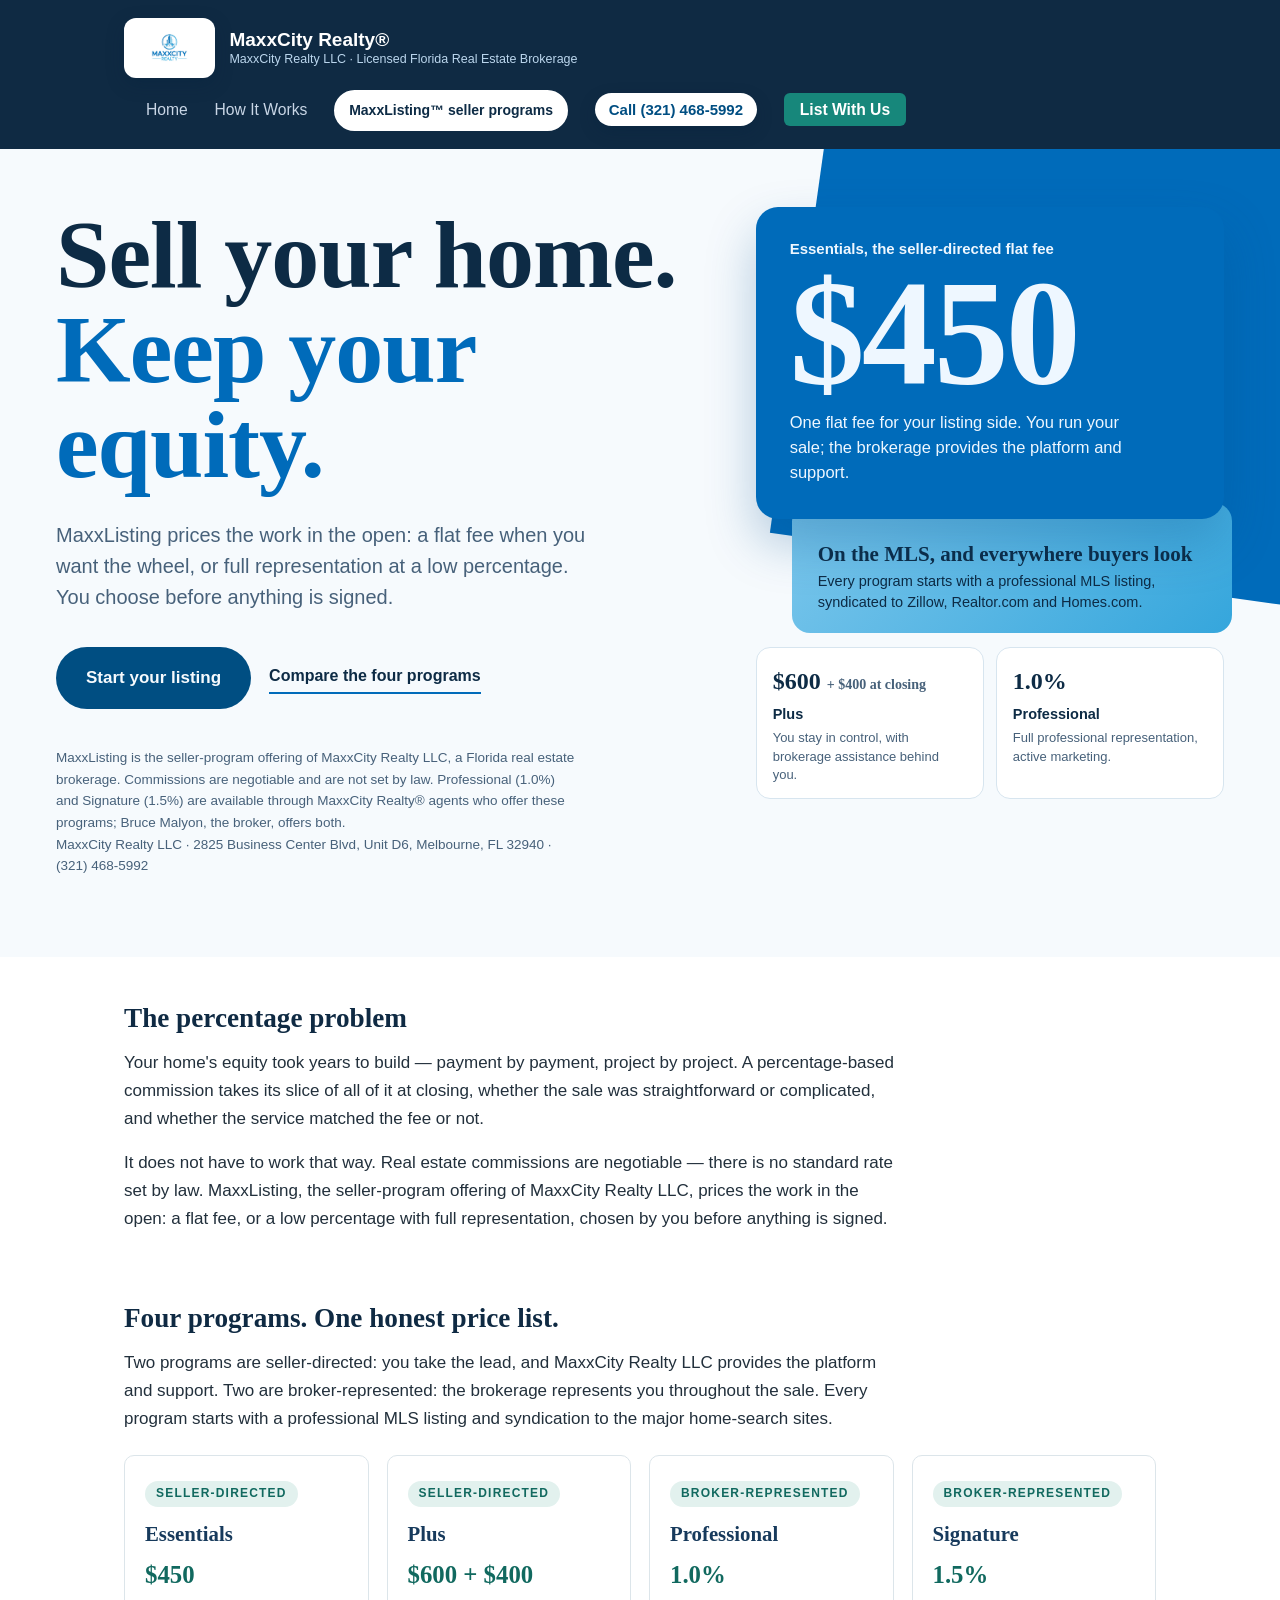
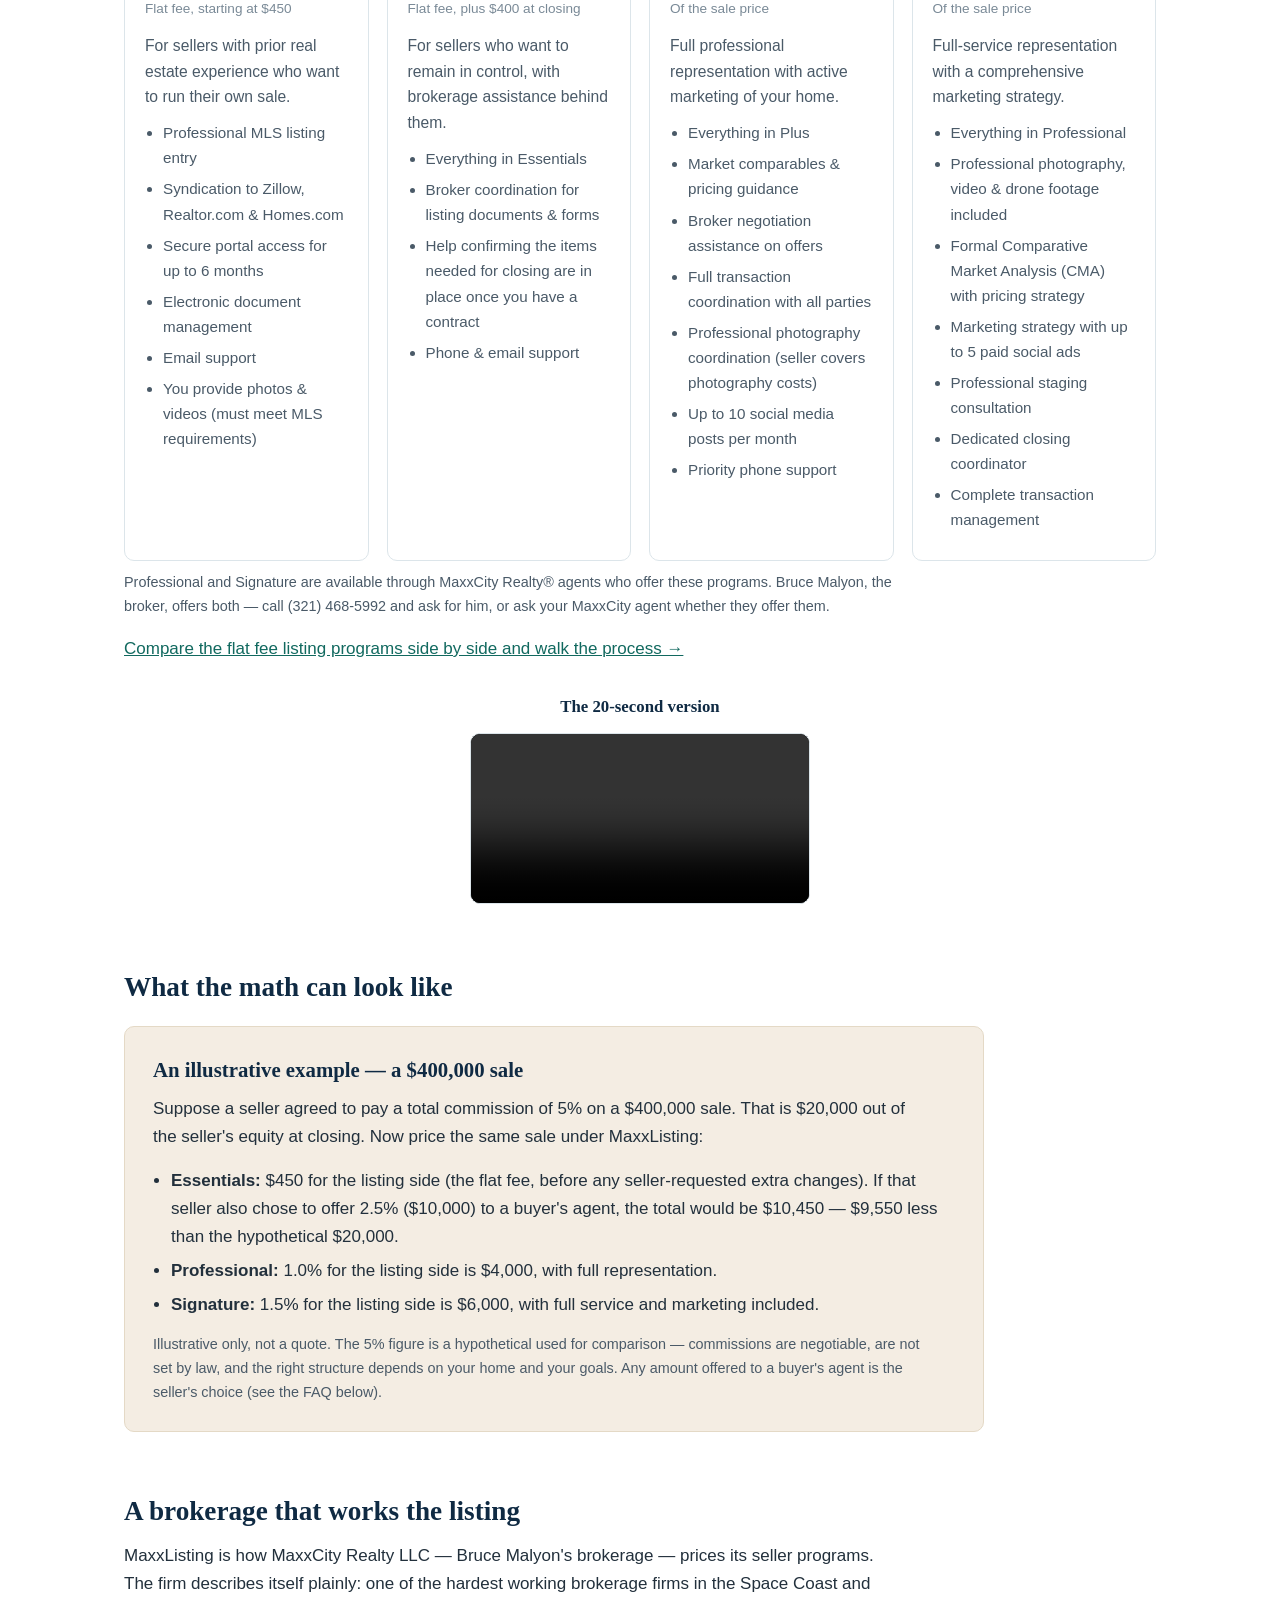
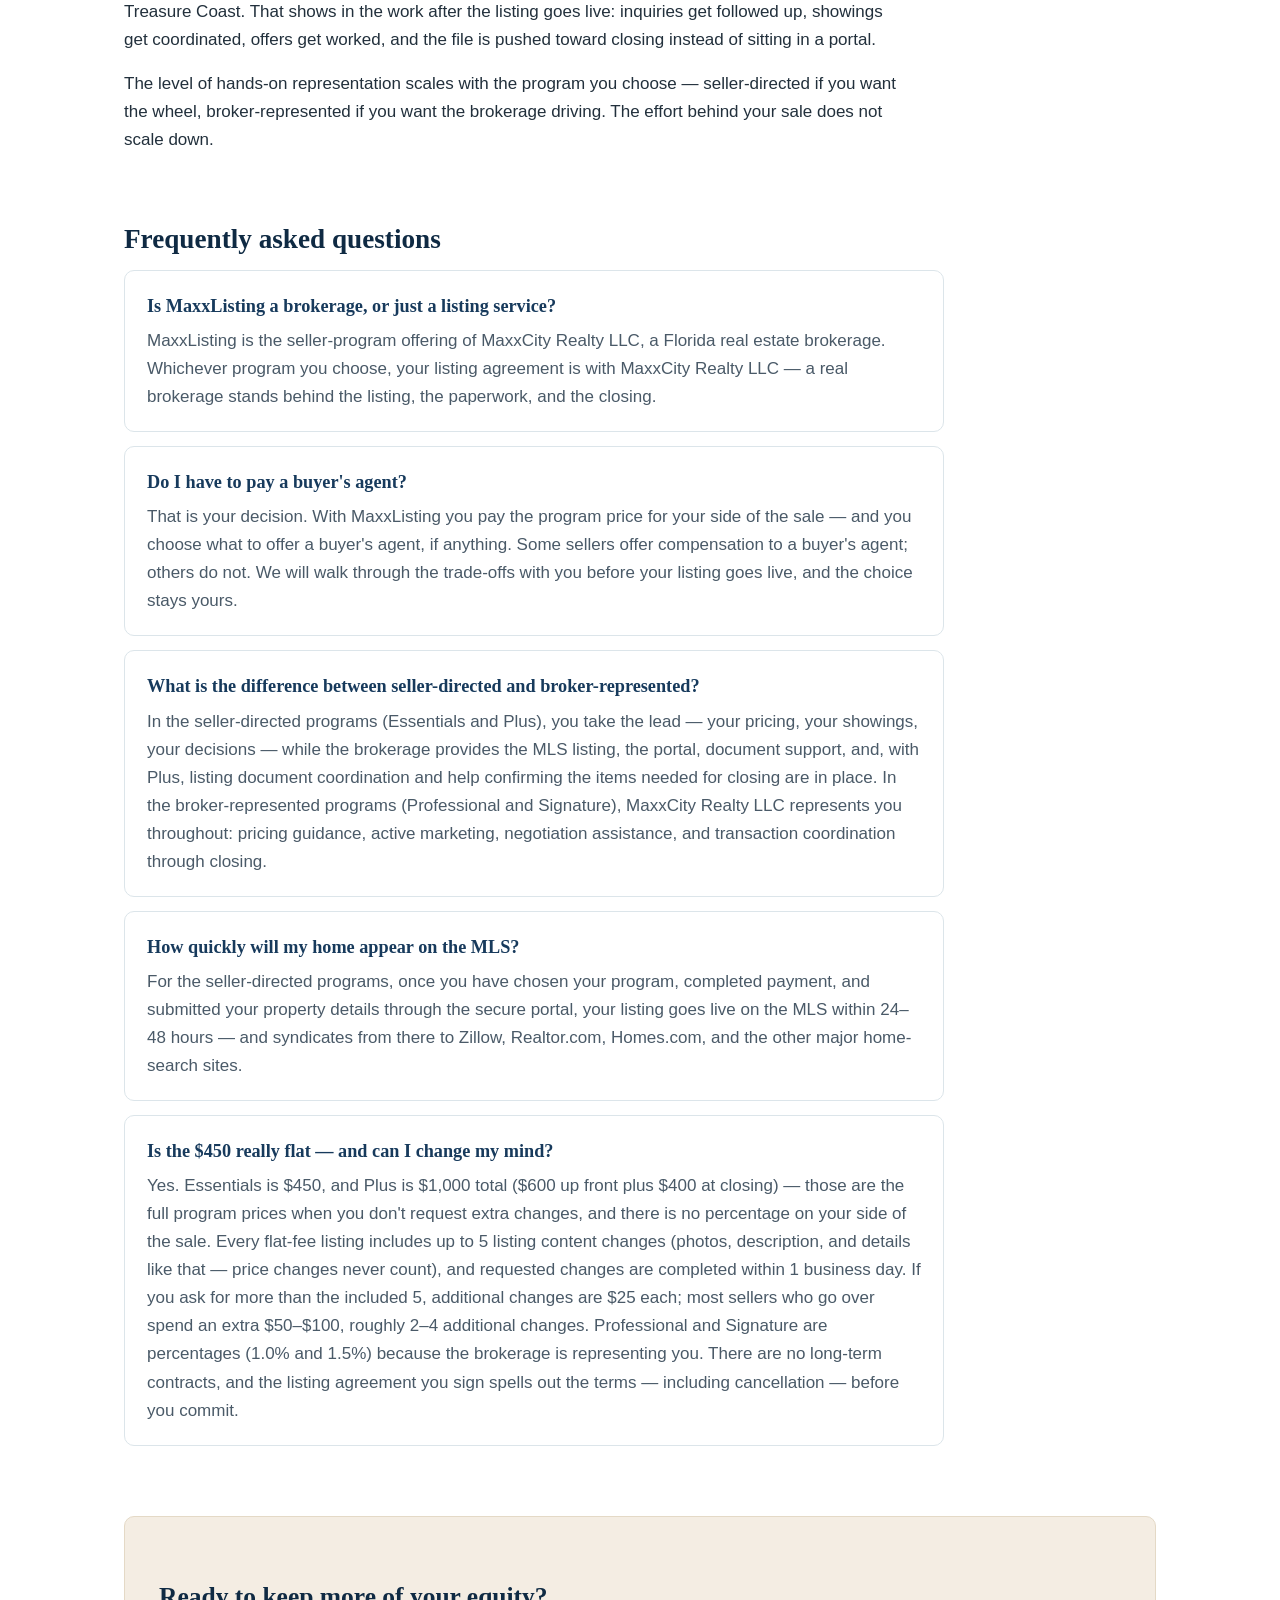
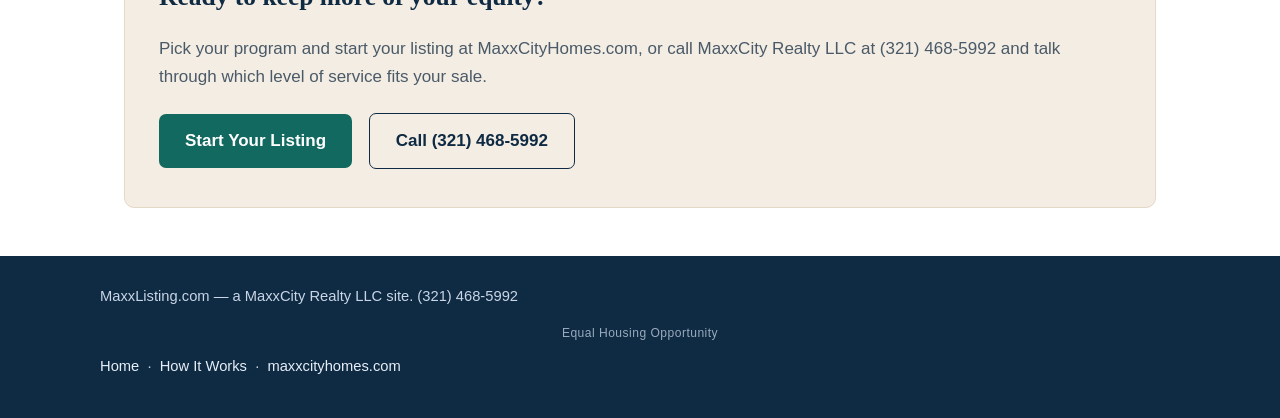
==== commit a66b199d: "Flat-fee: own-site promotion not promised (Nov 26)" ====
--- a/index.html
+++ b/index.html
@@ -81,7 +81,6 @@
         <ul>
           <li>Professional MLS listing entry</li>
           <li>Syndication to Zillow, Realtor.com &amp; Homes.com</li>
-          <li>Featured listing on MaxxCityHomes.com</li>
           <li>Secure portal access for up to 6 months</li>
           <li>Electronic document management</li>
           <li>Email support</li>
@@ -96,7 +95,6 @@
         <p>For sellers who want to remain in control, with brokerage assistance behind them.</p>
         <ul>
           <li>Everything in Essentials</li>
-          <li>Marketing: MaxxCityHomes.com featured listing</li>
           <li>Broker coordination for listing documents &amp; forms</li>
           <li>Help confirming the items needed for closing are in place once you have a contract</li>
           <li>Phone &amp; email support</li>
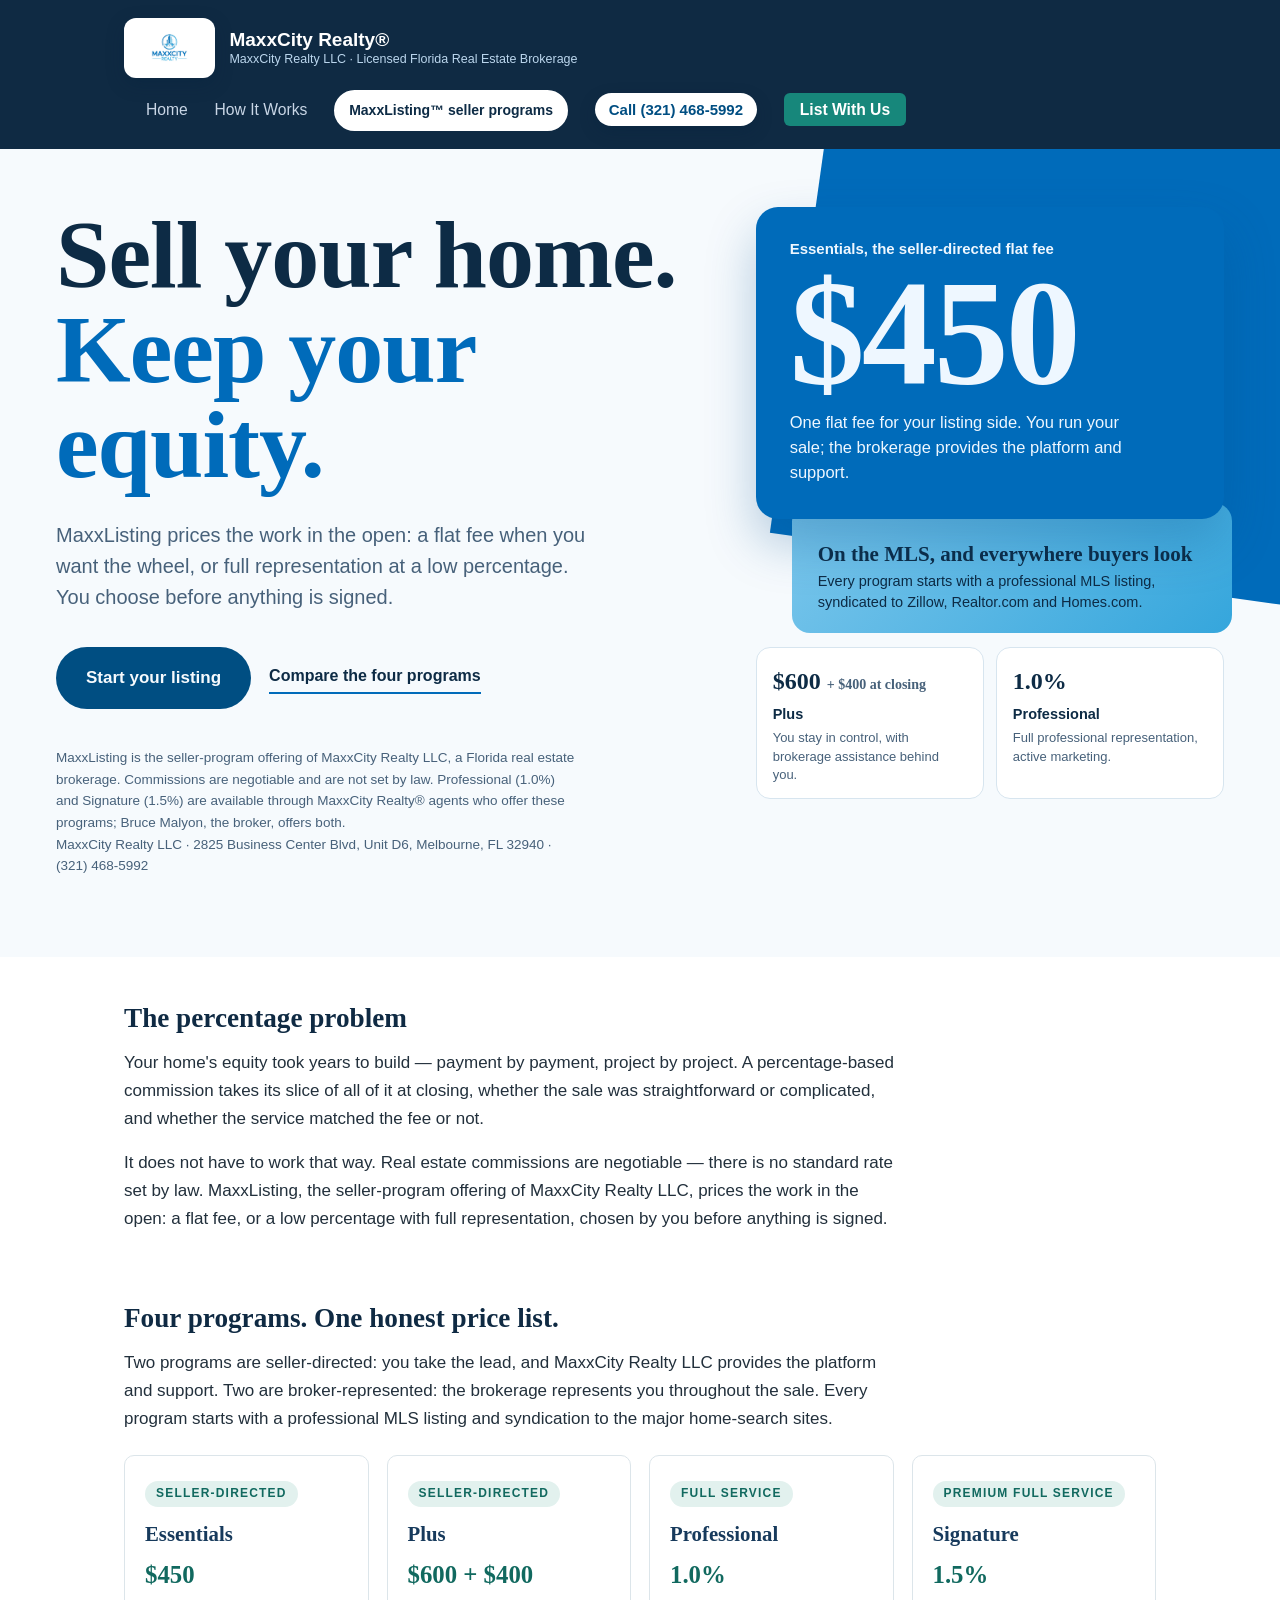
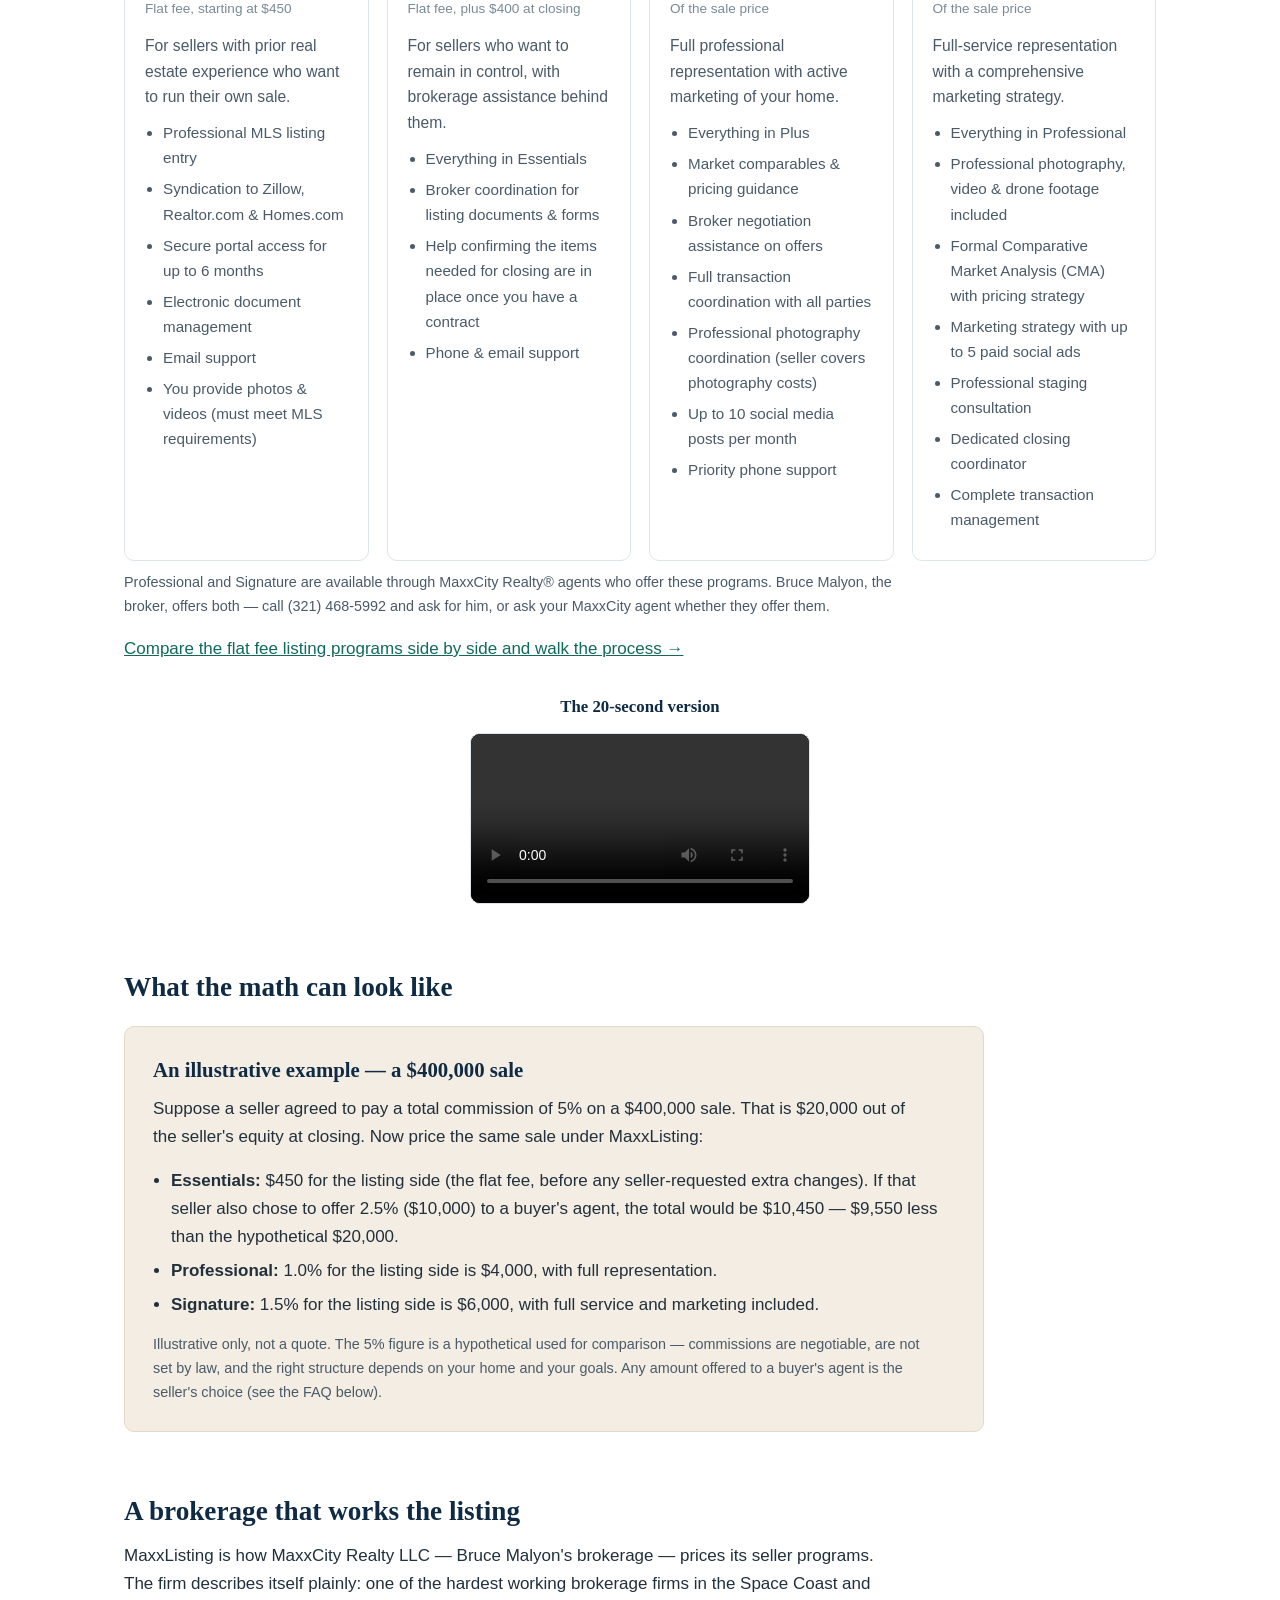
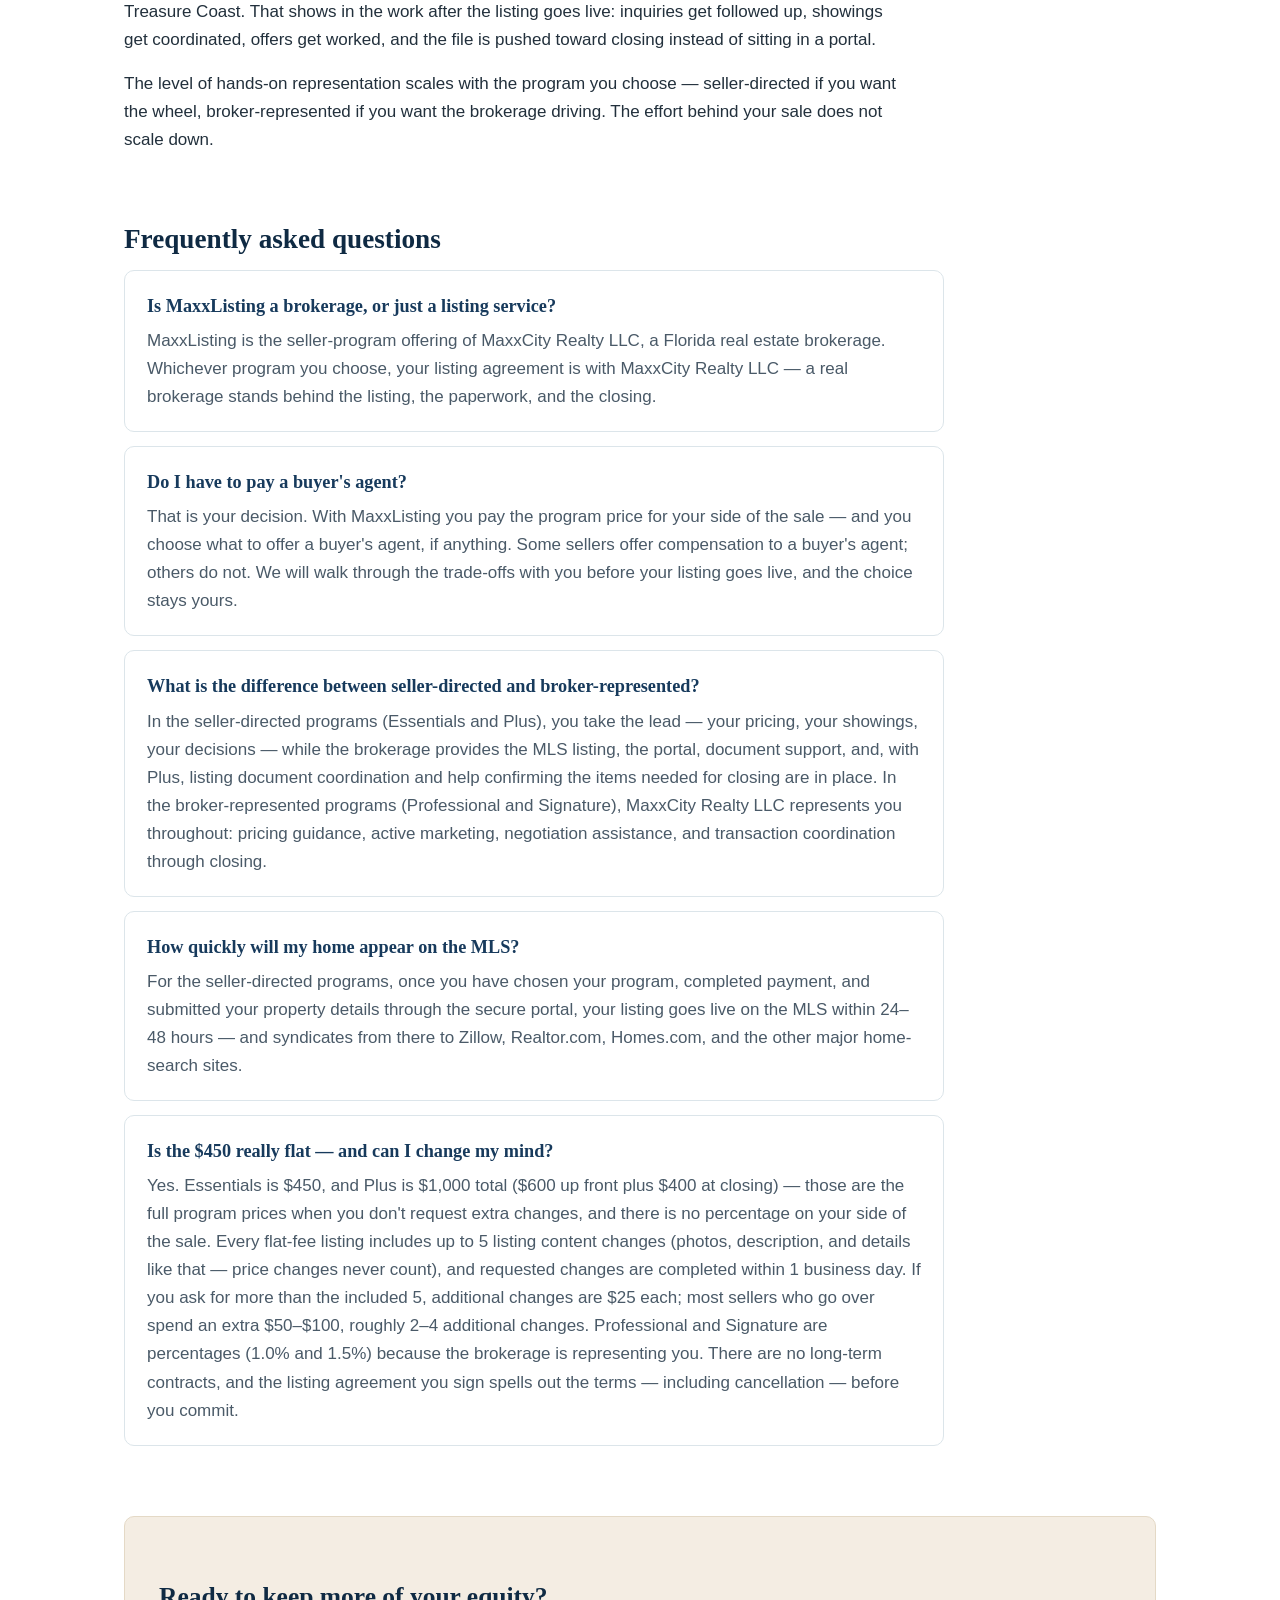
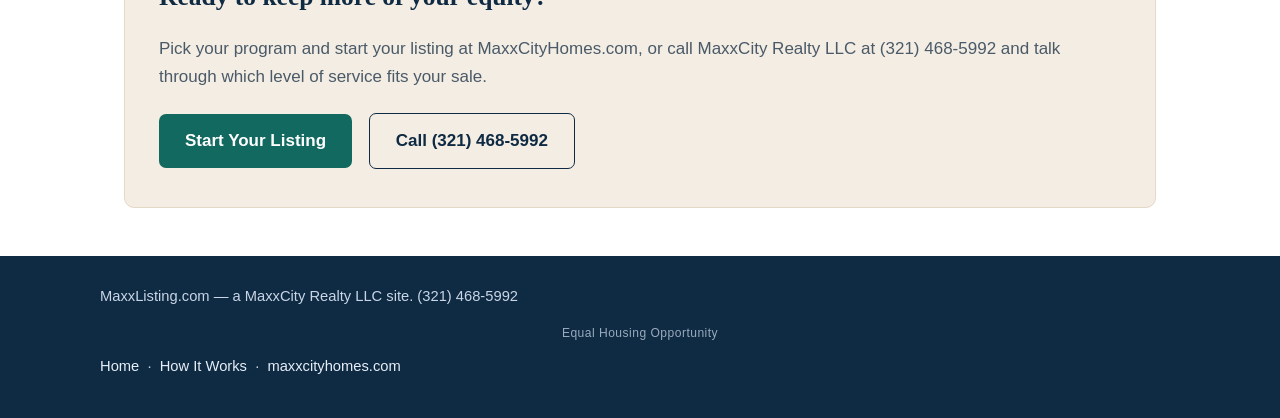
==== commit 16eede8a: "Labels: Professional = Full Service, Signature = Premium Full Service" ====
--- a/index.html
+++ b/index.html
@@ -101,7 +101,7 @@
         </ul>
       </div>
       <div class="card">
-        <span class="step">Broker-Represented</span>
+        <span class="step">Full Service</span>
         <h3>Professional</h3>
         <p class="price">1.0%</p>
         <p class="per">Of the sale price</p>
@@ -117,7 +117,7 @@
         </ul>
       </div>
       <div class="card">
-        <span class="step">Broker-Represented</span>
+        <span class="step">Premium Full Service</span>
         <h3>Signature</h3>
         <p class="price">1.5%</p>
         <p class="per">Of the sale price</p>
